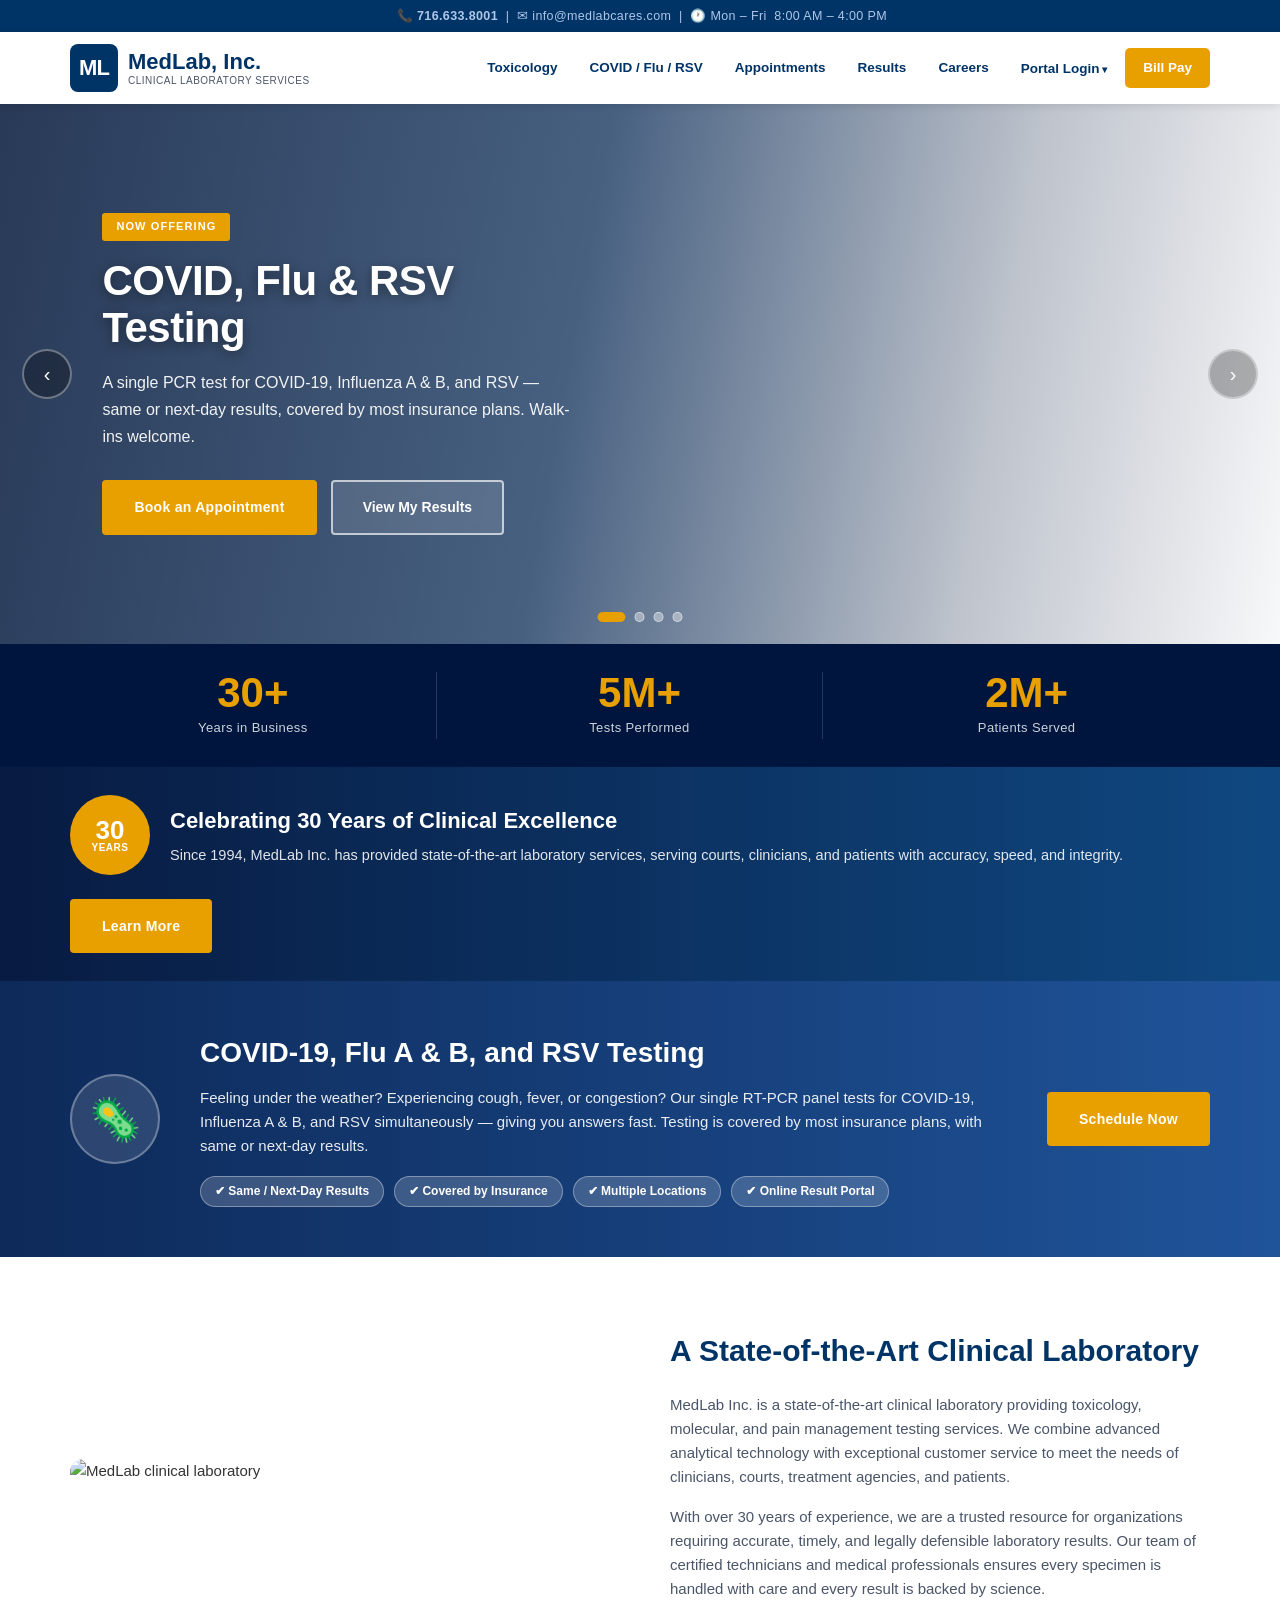
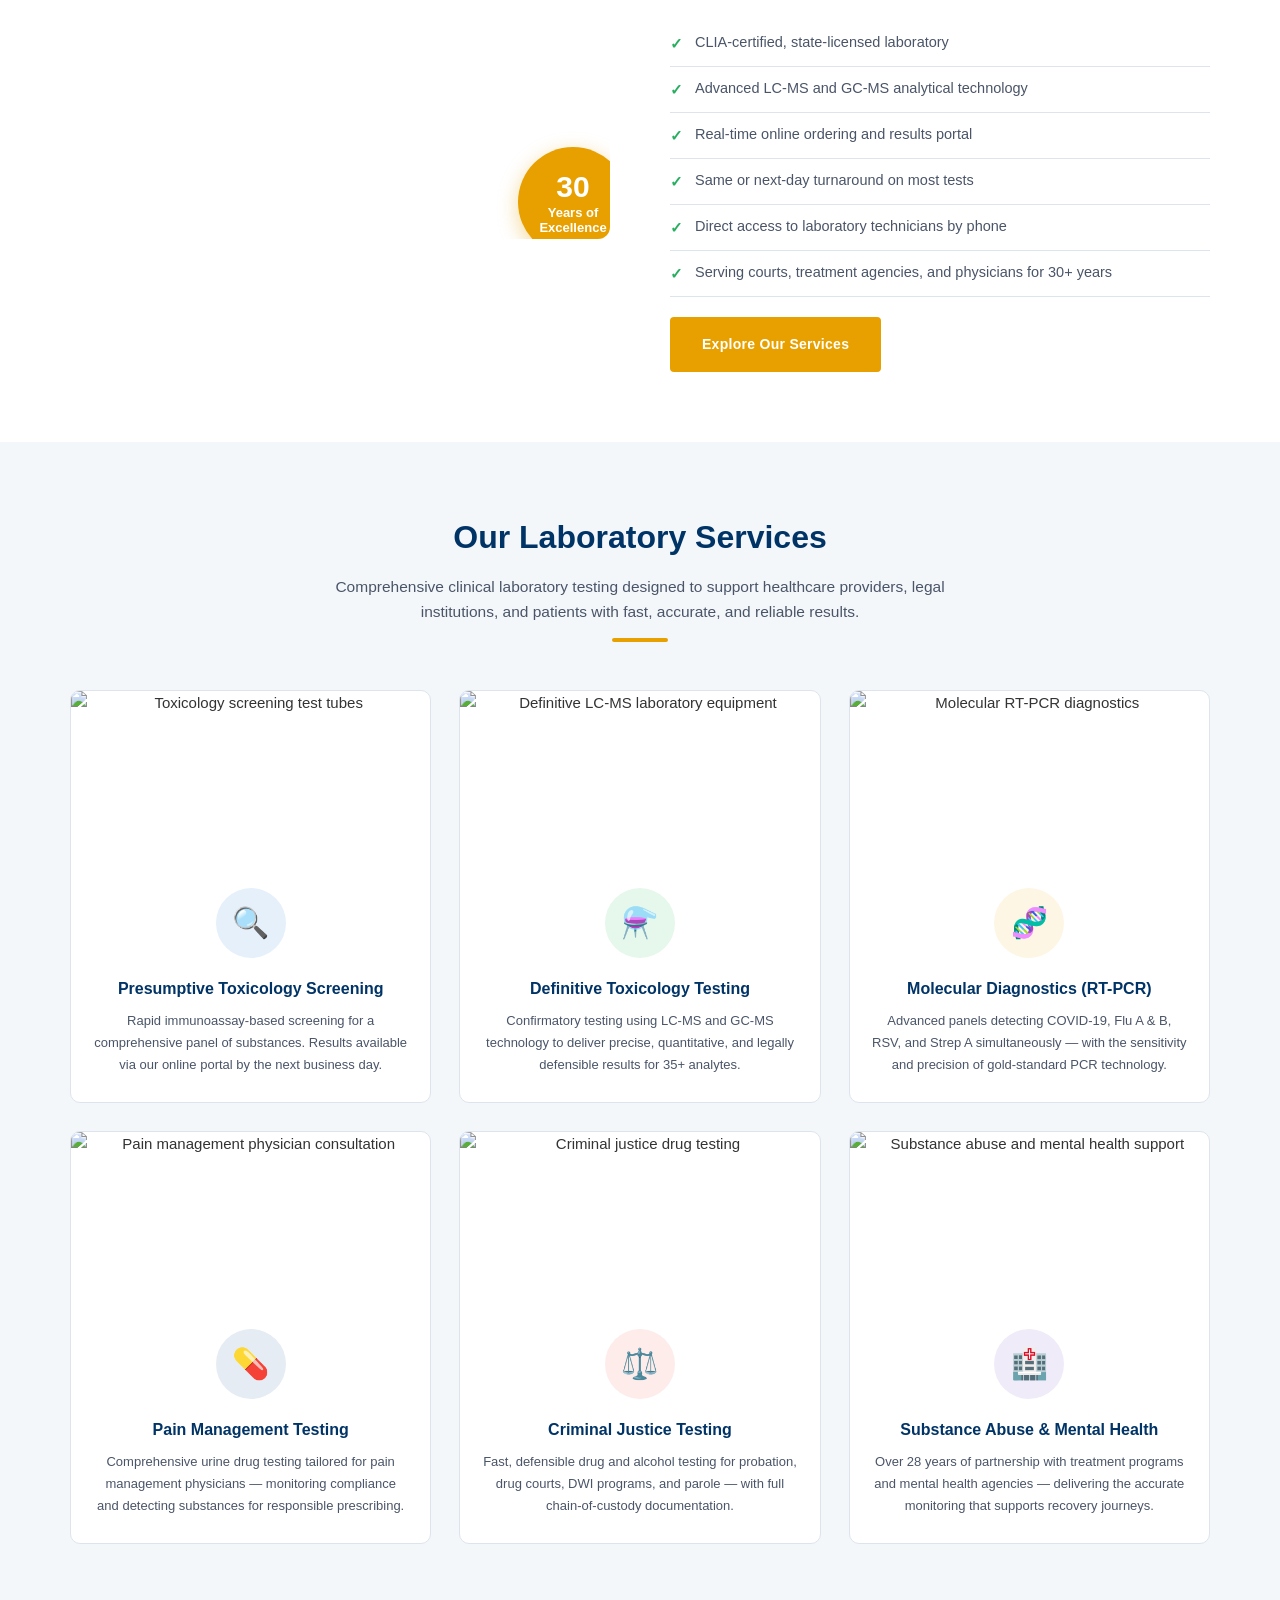
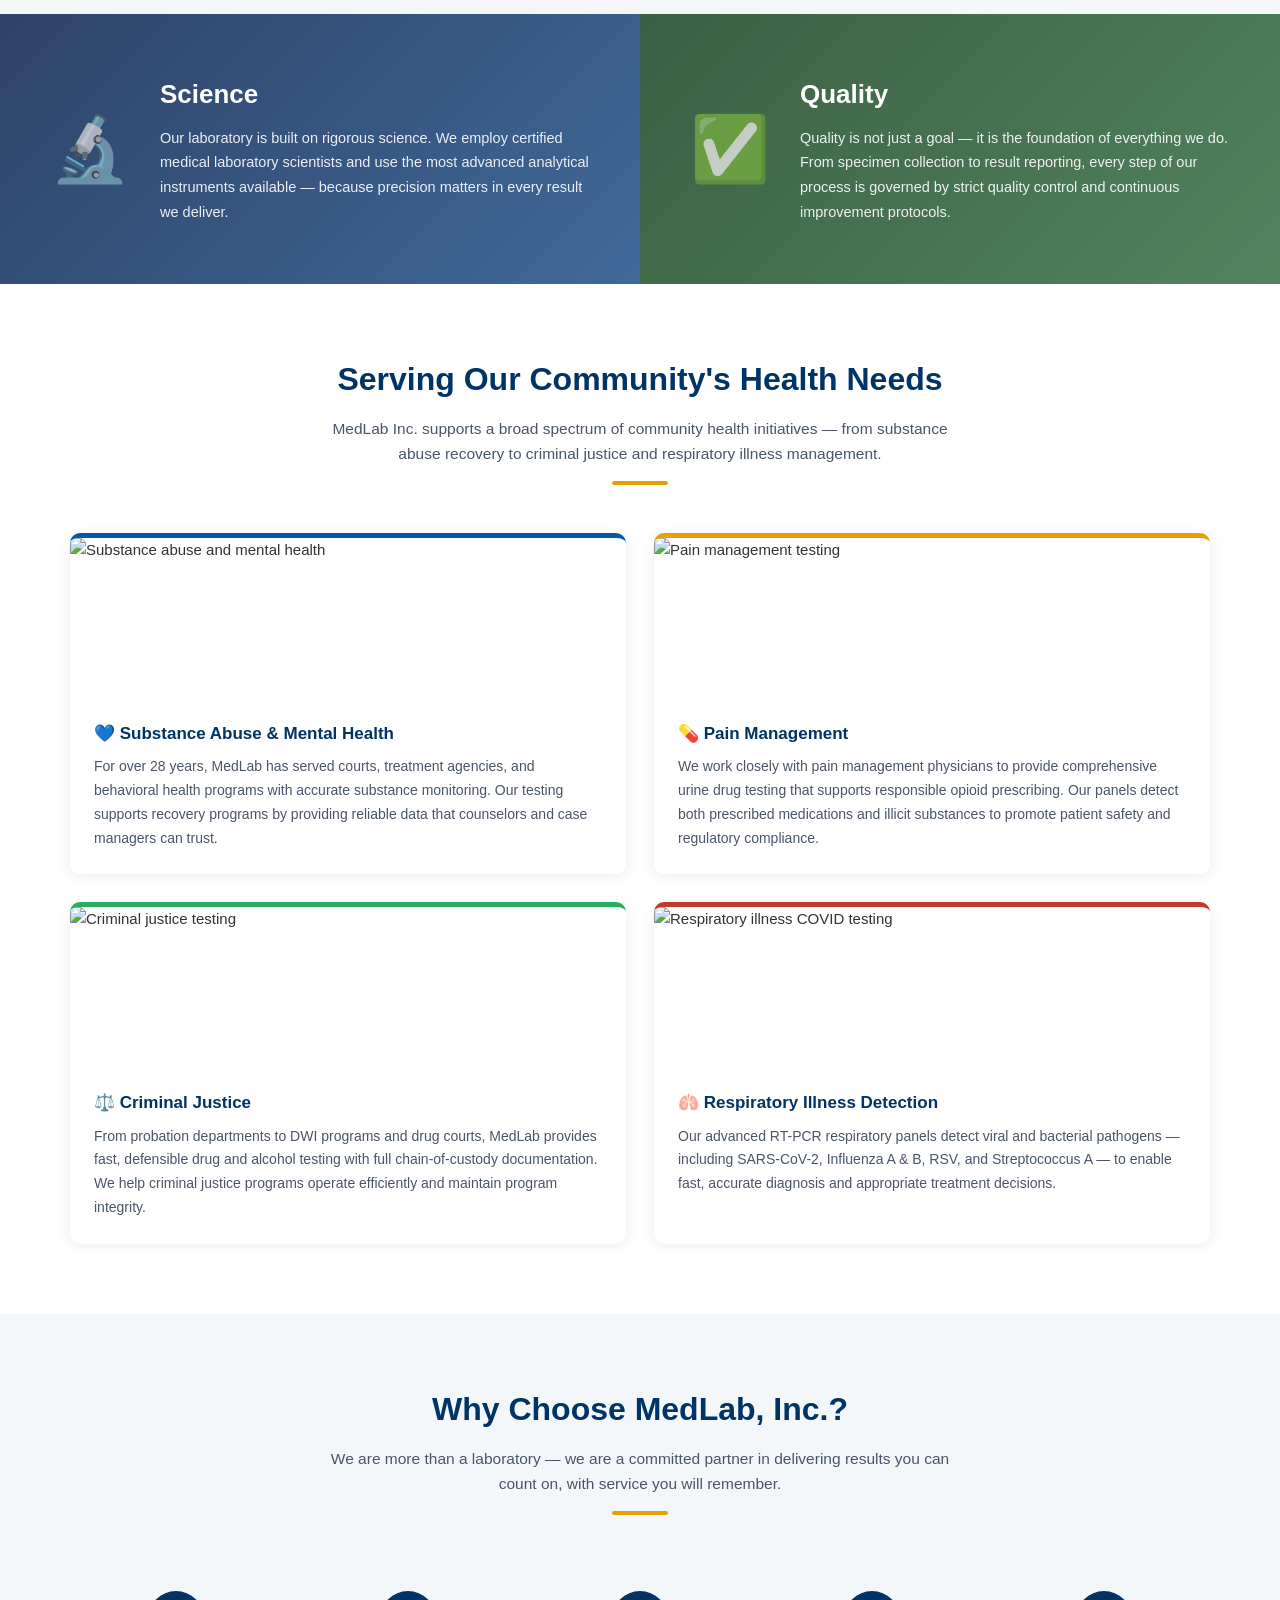
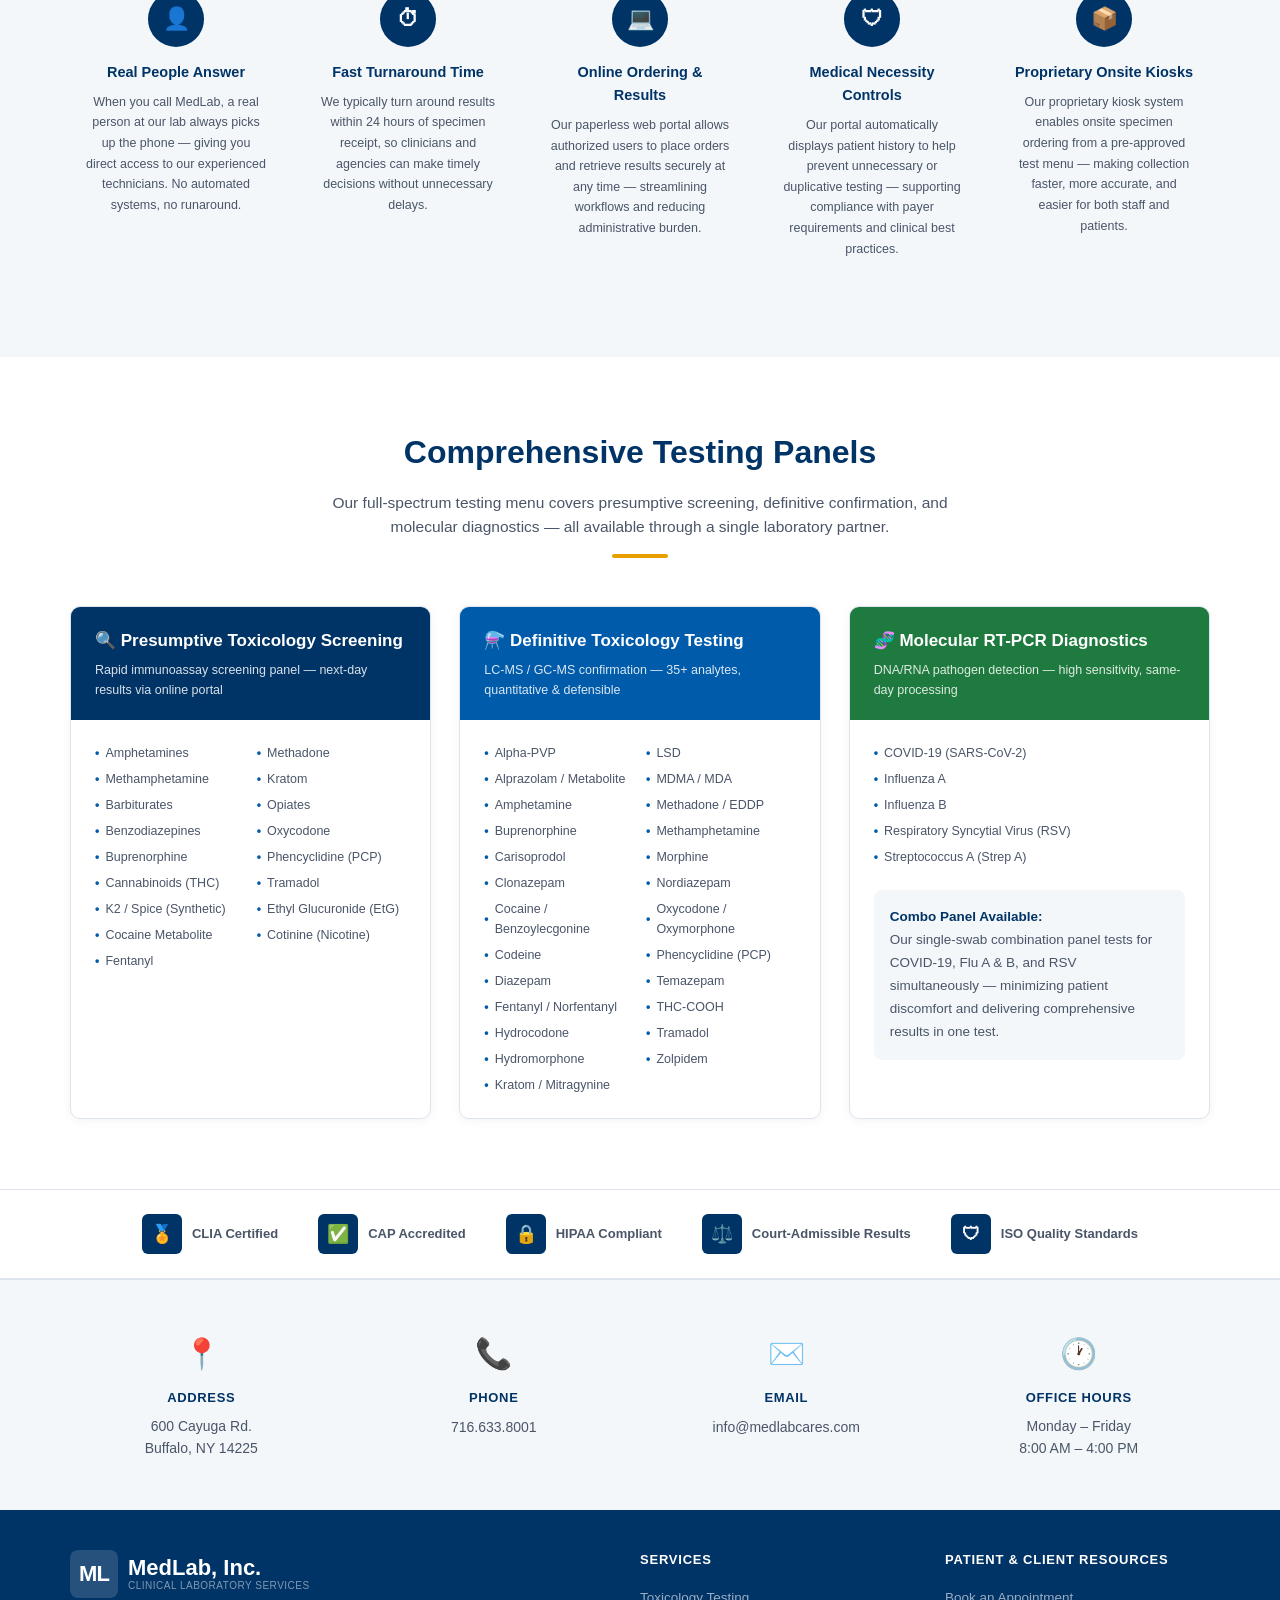
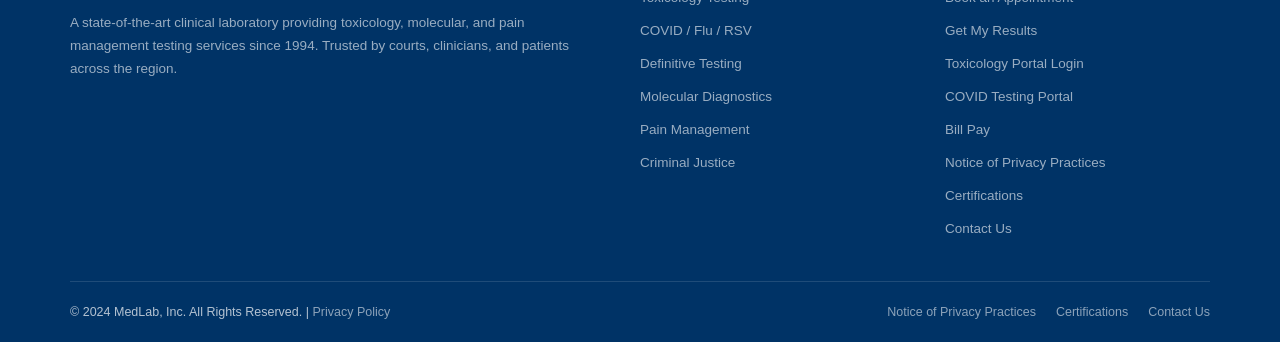
==== index.html @ 940ebac8 "first commi3" ====
<!DOCTYPE html>
<html lang="en">
<head>
  <meta charset="UTF-8" />
  <meta name="viewport" content="width=device-width, initial-scale=1.0" />
  <title>MedLab Inc. — Clinical Laboratory Services | Toxicology &amp; Molecular Testing</title>
  <meta name="description" content="State-of-the-art clinical laboratory providing toxicology, molecular, and pain management testing services. Same or next-day results covered by insurance." />
  <link rel="stylesheet" href="css/style.css" />
</head>
<body>

<!-- ===== TOP BAR ===== -->
<div class="top-bar">
  &nbsp;📞 <strong>716.633.8001</strong> &nbsp;|&nbsp;
  ✉ <a href="mailto:info@medlabcares.com">info@medlabcares.com</a> &nbsp;|&nbsp;
  🕐 Mon – Fri &nbsp;8:00 AM – 4:00 PM
</div>

<!-- ===== HEADER ===== -->
<header>
  <div class="nav-wrapper">

    <!-- Logo -->
    <a href="index.html" class="logo">
      <div class="logo-icon">ML</div>
      <div class="logo-text">
        <div class="brand">MedLab, Inc.</div>
        <div class="tagline">Clinical Laboratory Services</div>
      </div>
    </a>

    <!-- Desktop Nav -->
    <nav>
      <a href="toxicology.html">Toxicology</a>
      <a href="covid.html">COVID / Flu / RSV</a>
      <a href="appointments.html">Appointments</a>
      <a href="results.html">Results</a>
      <a href="careers.html">Careers</a>
      <div class="dropdown">
        <a href="#">Portal Login</a>
        <div class="dropdown-menu">
          <a href="#">Toxicology Customer Login</a>
          <a href="#">COVID Testing Login</a>
        </div>
      </div>
      <a href="bill-pay.html" class="nav-bill-pay">Bill Pay</a>
    </nav>

    <!-- Hamburger -->
    <div class="hamburger" aria-label="Open menu" role="button" tabindex="0">
      <span></span><span></span><span></span>
    </div>

  </div>

  <!-- Mobile Nav -->
  <nav class="mobile-nav">
    <a href="toxicology.html">Toxicology</a>
    <a href="covid.html">COVID / Flu / RSV</a>
    <a href="appointments.html">Appointments</a>
    <a href="results.html">Results</a>
    <a href="careers.html">Careers</a>
    <a href="#">Toxicology Customer Login</a>
    <a href="#">COVID Testing Login</a>
    <a href="bill-pay.html">Bill Pay</a>
  </nav>
</header>


<!-- ===== HERO SLIDER ===== -->
<section class="hero">

  <!-- Slide 1 — COVID/Flu/RSV (banner-sickboy.jpg) -->
  <div class="hero-slide slide-1 active">
    <div class="hero-bg"></div>
    <div class="hero-content">
      <span class="hero-tag">Now Offering</span>
      <h1>COVID, Flu &amp; RSV<br>Testing</h1>
      <p>A single PCR test for COVID-19, Influenza A &amp; B, and RSV — same or next-day results, covered by most insurance plans. Walk-ins welcome.</p>
      <div class="hero-buttons">
        <a href="appointments.html" class="btn-primary">Book an Appointment</a>
        <a href="results.html" class="btn-secondary">View My Results</a>
      </div>
    </div>
  </div>

  <!-- Slide 2 — 30th Anniversary (30yranniversary.png) -->
  <div class="hero-slide slide-2">
    <div class="hero-bg"></div>
    <div class="hero-content">
      <span class="hero-tag">30-Year Milestone</span>
      <h1>Celebrating 30 Years<br>of Clinical Excellence</h1>
      <p>Since 1994, MedLab Inc. has been the region's trusted laboratory partner — serving courts, clinicians, treatment agencies, and patients with accuracy and integrity.</p>
      <div class="hero-buttons">
        <a href="index.html#about" class="btn-primary">Our Story</a>
        <a href="index.html#services" class="btn-secondary">Our Services</a>
      </div>
    </div>
  </div>

  <!-- Slide 3 — Science (banner3.jpg) -->
  <div class="hero-slide slide-3">
    <div class="hero-bg"></div>
    <div class="hero-content">
      <span class="hero-tag">Proven Technology</span>
      <h1>Science You Can<br>Count On</h1>
      <p>Our laboratory uses advanced LC-MS and GC-MS analytical technology, certified by CLIA and accredited by CAP — delivering precise, legally defensible results every time.</p>
      <div class="hero-buttons">
        <a href="toxicology.html" class="btn-primary">Toxicology Services</a>
        <a href="certifications.html" class="btn-secondary">Our Certifications</a>
      </div>
    </div>
  </div>

  <!-- Slide 4 — Quality (banner2.jpg) -->
  <div class="hero-slide slide-4">
    <div class="hero-bg"></div>
    <div class="hero-content">
      <span class="hero-tag">Our Standard</span>
      <h1>Quality in Every<br>Result We Deliver</h1>
      <p>From specimen receipt to result reporting, every step of our laboratory process is governed by rigorous quality control — because your health decisions depend on it.</p>
      <div class="hero-buttons">
        <a href="index.html#community" class="btn-primary">Who We Serve</a>
        <a href="contact.html" class="btn-secondary">Contact Us</a>
      </div>
    </div>
  </div>

  <!-- Prev / Next Arrows -->
  <button class="hero-arrow prev" aria-label="Previous slide">&#8249;</button>
  <button class="hero-arrow next" aria-label="Next slide">&#8250;</button>

  <!-- Dot Indicators -->
  <div class="hero-indicators">
    <span class="active"></span>
    <span></span>
    <span></span>
    <span></span>
  </div>
</section>


<!-- ===== STATS BAR ===== -->
<div class="stats-bar" style="background-image: linear-gradient(rgba(0,20,60,0.96), rgba(0,20,60,0.96)), url('https://images.unsplash.com/photo-1628595351029-c2bf17511435?auto=format&fit=crop&w=1400&q=80'); background-size: cover; background-position: center;">
  <div class="container">
    <div class="stat-item">
      <span class="stat-number" data-target="30" data-suffix="+">30+</span>
      <div class="stat-label">Years in Business</div>
    </div>
    <div class="stat-item">
      <span class="stat-number" data-target="5" data-suffix="M+">5M+</span>
      <div class="stat-label">Tests Performed</div>
    </div>
    <div class="stat-item">
      <span class="stat-number" data-target="2" data-suffix="M+">2M+</span>
      <div class="stat-label">Patients Served</div>
    </div>
  </div>
</div>


<!-- ===== 30th ANNIVERSARY ANNOUNCEMENT ===== -->
<div class="announcement" style="background-image: linear-gradient(90deg, rgba(0,20,60,0.97) 0%, rgba(0,60,120,0.94) 100%), url('https://images.unsplash.com/photo-1656331797721-b593b8f00297?auto=format&fit=crop&w=1400&q=80'); background-size: cover; background-position: center;">
  <div class="container">
    <div style="display:flex; align-items:center; gap:20px; flex-wrap:wrap;">
      <div class="ann-badge">
        <span class="big">30</span>
        <small>YEARS</small>
      </div>
      <div class="ann-text">
        <h3>Celebrating 30 Years of Clinical Excellence</h3>
        <p>Since 1994, MedLab Inc. has provided state-of-the-art laboratory services, serving courts, clinicians, and patients with accuracy, speed, and integrity.</p>
      </div>
    </div>
    <a href="index.html#about" class="btn-primary">Learn More</a>
  </div>
</div>


<!-- ===== COVID / FLU / RSV BANNER ===== -->
<div class="covid-banner" style="background-image: linear-gradient(90deg, rgba(0,30,80,0.95) 0%, rgba(0,60,140,0.88) 100%), url('https://images.unsplash.com/photo-1601055283742-8b27e81b5553?auto=format&fit=crop&w=1400&q=80'); background-size: cover; background-position: center;">
  <div class="container">
    <div class="covid-icon-box">🦠</div>
    <div class="covid-text">
      <h2>COVID-19, Flu A &amp; B, and RSV Testing</h2>
      <p>
        Feeling under the weather? Experiencing cough, fever, or congestion? Our single RT-PCR panel
        tests for COVID-19, Influenza A &amp; B, and RSV simultaneously — giving you answers fast.
        Testing is covered by most insurance plans, with same or next-day results.
      </p>
      <div class="covid-chips">
        <span class="chip">✔ Same / Next-Day Results</span>
        <span class="chip">✔ Covered by Insurance</span>
        <span class="chip">✔ Multiple Locations</span>
        <span class="chip">✔ Online Result Portal</span>
      </div>
    </div>
    <div style="flex-shrink:0;">
      <a href="appointments.html" class="btn-primary">Schedule Now</a>
    </div>
  </div>
</div>


<!-- ===== ABOUT SECTION ===== -->
<section class="section" id="about">
  <div class="container">
    <div class="about-grid">

      <div class="about-image-block">
        <div class="about-img-placeholder">
          <img
            src="https://images.unsplash.com/photo-1614935151651-0bea6508db6b?auto=format&fit=crop&w=700&q=80"
            alt="MedLab clinical laboratory"
          />
        </div>
        <div class="about-badge">
          <span class="big">30</span>
          <span>Years of<br>Excellence</span>
        </div>
      </div>

      <div class="about-content">
        <h2>A State-of-the-Art Clinical Laboratory</h2>
        <p>
          MedLab Inc. is a state-of-the-art clinical laboratory providing toxicology, molecular, and pain management
          testing services. We combine advanced analytical technology with exceptional customer service to meet the
          needs of clinicians, courts, treatment agencies, and patients.
        </p>
        <p>
          With over 30 years of experience, we are a trusted resource for organizations requiring accurate, timely,
          and legally defensible laboratory results. Our team of certified technicians and medical professionals
          ensures every specimen is handled with care and every result is backed by science.
        </p>
        <ul class="about-bullets">
          <li>CLIA-certified, state-licensed laboratory</li>
          <li>Advanced LC-MS and GC-MS analytical technology</li>
          <li>Real-time online ordering and results portal</li>
          <li>Same or next-day turnaround on most tests</li>
          <li>Direct access to laboratory technicians by phone</li>
          <li>Serving courts, treatment agencies, and physicians for 30+ years</li>
        </ul>
        <a href="index.html#services" class="btn-primary">Explore Our Services</a>
      </div>

    </div>
  </div>
</section>


<!-- ===== SERVICES SECTION ===== -->
<section class="section section-alt" id="services">
  <div class="container">
    <div class="section-header">
      <h2>Our Laboratory Services</h2>
      <p>Comprehensive clinical laboratory testing designed to support healthcare providers, legal institutions, and patients with fast, accurate, and reliable results.</p>
      <div class="underline"></div>
    </div>
    <div class="services-grid">

      <div class="service-card">
        <div class="service-card-img">
          <img src="https://images.unsplash.com/photo-1606206591513-adbfbdd7a177?auto=format&fit=crop&w=600&q=80" alt="Toxicology screening test tubes" />
        </div>
        <div class="service-card-body">
          <div class="service-icon icon-blue">🔍</div>
          <h3>Presumptive Toxicology Screening</h3>
          <p>Rapid immunoassay-based screening for a comprehensive panel of substances. Results available via our online portal by the next business day.</p>
        </div>
      </div>

      <div class="service-card">
        <div class="service-card-img">
          <img src="https://images.unsplash.com/photo-1602052577122-f73b9710adba?auto=format&fit=crop&w=600&q=80" alt="Definitive LC-MS laboratory equipment" />
        </div>
        <div class="service-card-body">
          <div class="service-icon icon-green">⚗️</div>
          <h3>Definitive Toxicology Testing</h3>
          <p>Confirmatory testing using LC-MS and GC-MS technology to deliver precise, quantitative, and legally defensible results for 35+ analytes.</p>
        </div>
      </div>

      <div class="service-card">
        <div class="service-card-img">
          <img src="https://images.unsplash.com/photo-1639772823849-6efbd173043c?auto=format&fit=crop&w=600&q=80" alt="Molecular RT-PCR diagnostics" />
        </div>
        <div class="service-card-body">
          <div class="service-icon icon-orange">🧬</div>
          <h3>Molecular Diagnostics (RT-PCR)</h3>
          <p>Advanced panels detecting COVID-19, Flu A &amp; B, RSV, and Strep A simultaneously — with the sensitivity and precision of gold-standard PCR technology.</p>
        </div>
      </div>

      <div class="service-card">
        <div class="service-card-img">
          <img src="https://images.unsplash.com/photo-1579684385127-1ef15d508118?auto=format&fit=crop&w=600&q=80" alt="Pain management physician consultation" />
        </div>
        <div class="service-card-body">
          <div class="service-icon icon-navy">💊</div>
          <h3>Pain Management Testing</h3>
          <p>Comprehensive urine drug testing tailored for pain management physicians — monitoring compliance and detecting substances for responsible prescribing.</p>
        </div>
      </div>

      <div class="service-card">
        <div class="service-card-img">
          <img src="https://images.unsplash.com/photo-1615461066159-fea0960485d5?auto=format&fit=crop&w=600&q=80" alt="Criminal justice drug testing" />
        </div>
        <div class="service-card-body">
          <div class="service-icon icon-red">⚖️</div>
          <h3>Criminal Justice Testing</h3>
          <p>Fast, defensible drug and alcohol testing for probation, drug courts, DWI programs, and parole — with full chain-of-custody documentation.</p>
        </div>
      </div>

      <div class="service-card">
        <div class="service-card-img">
          <img src="https://images.unsplash.com/photo-1576091160550-2173dba999ef?auto=format&fit=crop&w=600&q=80" alt="Substance abuse and mental health support" />
        </div>
        <div class="service-card-body">
          <div class="service-icon icon-purple">🏥</div>
          <h3>Substance Abuse &amp; Mental Health</h3>
          <p>Over 28 years of partnership with treatment programs and mental health agencies — delivering the accurate monitoring that supports recovery journeys.</p>
        </div>
      </div>

    </div>
  </div>
</section>


<!-- ===== SCIENCE / QUALITY DUAL BANNERS ===== -->
<div class="dual-banners">
  <div class="dual-banner science">
    <div class="dual-banner-icon">🔬</div>
    <div class="dual-banner-text">
      <h3>Science</h3>
      <p>Our laboratory is built on rigorous science. We employ certified medical laboratory scientists and use the most advanced analytical instruments available — because precision matters in every result we deliver.</p>
    </div>
  </div>
  <div class="dual-banner quality">
    <div class="dual-banner-icon">✅</div>
    <div class="dual-banner-text">
      <h3>Quality</h3>
      <p>Quality is not just a goal — it is the foundation of everything we do. From specimen collection to result reporting, every step of our process is governed by strict quality control and continuous improvement protocols.</p>
    </div>
  </div>
</div>


<!-- ===== COMMUNITY HEALTH SECTION ===== -->
<section class="section" id="community">
  <div class="container">
    <div class="section-header">
      <h2>Serving Our Community's Health Needs</h2>
      <p>MedLab Inc. supports a broad spectrum of community health initiatives — from substance abuse recovery to criminal justice and respiratory illness management.</p>
      <div class="underline"></div>
    </div>
    <div class="community-grid">

      <div class="community-card">
        <div class="community-card-img">
          <img src="https://images.unsplash.com/photo-1550831106-f8d5b6f1abe9?auto=format&fit=crop&w=700&q=80" alt="Substance abuse and mental health" />
        </div>
        <div class="community-card-body">
          <h3>💙 Substance Abuse &amp; Mental Health</h3>
          <p>For over 28 years, MedLab has served courts, treatment agencies, and behavioral health programs with accurate substance monitoring. Our testing supports recovery programs by providing reliable data that counselors and case managers can trust.</p>
        </div>
      </div>

      <div class="community-card accent-border">
        <div class="community-card-img">
          <img src="https://images.unsplash.com/photo-1582560475093-ba66accbc424?auto=format&fit=crop&w=700&q=80" alt="Pain management testing" />
        </div>
        <div class="community-card-body">
          <h3>💊 Pain Management</h3>
          <p>We work closely with pain management physicians to provide comprehensive urine drug testing that supports responsible opioid prescribing. Our panels detect both prescribed medications and illicit substances to promote patient safety and regulatory compliance.</p>
        </div>
      </div>

      <div class="community-card green-border">
        <div class="community-card-img">
          <img src="https://images.unsplash.com/photo-1532938911079-1b06ac7ceec7?auto=format&fit=crop&w=700&q=80" alt="Criminal justice testing" />
        </div>
        <div class="community-card-body">
          <h3>⚖️ Criminal Justice</h3>
          <p>From probation departments to DWI programs and drug courts, MedLab provides fast, defensible drug and alcohol testing with full chain-of-custody documentation. We help criminal justice programs operate efficiently and maintain program integrity.</p>
        </div>
      </div>

      <div class="community-card red-border">
        <div class="community-card-img">
          <img src="https://images.unsplash.com/photo-1599493758267-c6c884c7071f?auto=format&fit=crop&w=700&q=80" alt="Respiratory illness COVID testing" />
        </div>
        <div class="community-card-body">
          <h3>🫁 Respiratory Illness Detection</h3>
          <p>Our advanced RT-PCR respiratory panels detect viral and bacterial pathogens — including SARS-CoV-2, Influenza A &amp; B, RSV, and Streptococcus A — to enable fast, accurate diagnosis and appropriate treatment decisions.</p>
        </div>
      </div>

    </div>
  </div>
</section>


<!-- ===== WHY CHOOSE US FEATURES ===== -->
<section class="section section-alt">
  <div class="container">
    <div class="section-header">
      <h2>Why Choose MedLab, Inc.?</h2>
      <p>We are more than a laboratory — we are a committed partner in delivering results you can count on, with service you will remember.</p>
      <div class="underline"></div>
    </div>
    <div class="features-grid">

      <div class="feature-item">
        <div class="feature-num">👤</div>
        <h4>Real People Answer</h4>
        <p>When you call MedLab, a real person at our lab always picks up the phone — giving you direct access to our experienced technicians. No automated systems, no runaround.</p>
      </div>

      <div class="feature-item">
        <div class="feature-num">⏱</div>
        <h4>Fast Turnaround Time</h4>
        <p>We typically turn around results within 24 hours of specimen receipt, so clinicians and agencies can make timely decisions without unnecessary delays.</p>
      </div>

      <div class="feature-item">
        <div class="feature-num">💻</div>
        <h4>Online Ordering &amp; Results</h4>
        <p>Our paperless web portal allows authorized users to place orders and retrieve results securely at any time — streamlining workflows and reducing administrative burden.</p>
      </div>

      <div class="feature-item">
        <div class="feature-num">🛡</div>
        <h4>Medical Necessity Controls</h4>
        <p>Our portal automatically displays patient history to help prevent unnecessary or duplicative testing — supporting compliance with payer requirements and clinical best practices.</p>
      </div>

      <div class="feature-item">
        <div class="feature-num">📦</div>
        <h4>Proprietary Onsite Kiosks</h4>
        <p>Our proprietary kiosk system enables onsite specimen ordering from a pre-approved test menu — making collection faster, more accurate, and easier for both staff and patients.</p>
      </div>

    </div>
  </div>
</section>


<!-- ===== TESTING PANELS ===== -->
<section class="section" id="testing">
  <div class="container">
    <div class="section-header">
      <h2>Comprehensive Testing Panels</h2>
      <p>Our full-spectrum testing menu covers presumptive screening, definitive confirmation, and molecular diagnostics — all available through a single laboratory partner.</p>
      <div class="underline"></div>
    </div>
    <div class="testing-grid">

      <!-- Presumptive -->
      <div class="test-panel">
        <div class="test-panel-header">
          <h3>🔍 Presumptive Toxicology Screening</h3>
          <p>Rapid immunoassay screening panel — next-day results via online portal</p>
        </div>
        <div class="test-panel-body">
          <ul class="substance-list">
            <li>Amphetamines</li>
            <li>Methamphetamine</li>
            <li>Barbiturates</li>
            <li>Benzodiazepines</li>
            <li>Buprenorphine</li>
            <li>Cannabinoids (THC)</li>
            <li>K2 / Spice (Synthetic)</li>
            <li>Cocaine Metabolite</li>
            <li>Fentanyl</li>
            <li>Methadone</li>
            <li>Kratom</li>
            <li>Opiates</li>
            <li>Oxycodone</li>
            <li>Phencyclidine (PCP)</li>
            <li>Tramadol</li>
            <li>Ethyl Glucuronide (EtG)</li>
            <li>Cotinine (Nicotine)</li>
          </ul>
        </div>
      </div>

      <!-- Definitive -->
      <div class="test-panel">
        <div class="test-panel-header blue-header">
          <h3>⚗️ Definitive Toxicology Testing</h3>
          <p>LC-MS / GC-MS confirmation — 35+ analytes, quantitative &amp; defensible</p>
        </div>
        <div class="test-panel-body">
          <ul class="substance-list">
            <li>Alpha-PVP</li>
            <li>Alprazolam / Metabolite</li>
            <li>Amphetamine</li>
            <li>Buprenorphine</li>
            <li>Carisoprodol</li>
            <li>Clonazepam</li>
            <li>Cocaine / Benzoylecgonine</li>
            <li>Codeine</li>
            <li>Diazepam</li>
            <li>Fentanyl / Norfentanyl</li>
            <li>Hydrocodone</li>
            <li>Hydromorphone</li>
            <li>Kratom / Mitragynine</li>
            <li>LSD</li>
            <li>MDMA / MDA</li>
            <li>Methadone / EDDP</li>
            <li>Methamphetamine</li>
            <li>Morphine</li>
            <li>Nordiazepam</li>
            <li>Oxycodone / Oxymorphone</li>
            <li>Phencyclidine (PCP)</li>
            <li>Temazepam</li>
            <li>THC-COOH</li>
            <li>Tramadol</li>
            <li>Zolpidem</li>
          </ul>
        </div>
      </div>

      <!-- Molecular -->
      <div class="test-panel">
        <div class="test-panel-header green-header">
          <h3>🧬 Molecular RT-PCR Diagnostics</h3>
          <p>DNA/RNA pathogen detection — high sensitivity, same-day processing</p>
        </div>
        <div class="test-panel-body">
          <ul class="substance-list" style="columns:1;">
            <li>COVID-19 (SARS-CoV-2)</li>
            <li>Influenza A</li>
            <li>Influenza B</li>
            <li>Respiratory Syncytial Virus (RSV)</li>
            <li>Streptococcus A (Strep A)</li>
          </ul>
          <div style="margin-top: 20px; padding: 16px; background: #f4f7fa; border-radius: 8px; font-size: 13.5px; color: #4a5568; line-height: 1.7;">
            <strong style="color: #003366;">Combo Panel Available:</strong><br>
            Our single-swab combination panel tests for COVID-19, Flu A &amp; B, and RSV simultaneously — minimizing patient discomfort and delivering comprehensive results in one test.
          </div>
        </div>
      </div>

    </div>
  </div>
</section>


<!-- ===== CERTIFICATIONS BAR ===== -->
<div class="cert-bar">
  <div class="container">
    <div class="cert-badge">
      <div class="badge-icon">🏅</div>
      <span>CLIA Certified</span>
    </div>
    <div class="cert-badge">
      <div class="badge-icon">✅</div>
      <span>CAP Accredited</span>
    </div>
    <div class="cert-badge">
      <div class="badge-icon">🔒</div>
      <span>HIPAA Compliant</span>
    </div>
    <div class="cert-badge">
      <div class="badge-icon">⚖️</div>
      <span>Court-Admissible Results</span>
    </div>
    <div class="cert-badge">
      <div class="badge-icon">🛡</div>
      <span>ISO Quality Standards</span>
    </div>
  </div>
</div>


<!-- ===== CONTACT STRIP ===== -->
<div class="contact-strip" id="contact">
  <div class="container">
    <div class="contact-item">
      <span class="icon">📍</span>
      <h4>Address</h4>
      <p>600 Cayuga Rd.<br>Buffalo, NY 14225</p>
    </div>
    <div class="contact-item">
      <span class="icon">📞</span>
      <h4>Phone</h4>
      <a href="tel:7166338001">716.633.8001</a>
    </div>
    <div class="contact-item">
      <span class="icon">✉️</span>
      <h4>Email</h4>
      <a href="mailto:info@medlabcares.com">info@medlabcares.com</a>
    </div>
    <div class="contact-item">
      <span class="icon">🕐</span>
      <h4>Office Hours</h4>
      <p>Monday – Friday<br>8:00 AM – 4:00 PM</p>
    </div>
  </div>
</div>


<!-- ===== FOOTER ===== -->
<footer>
  <div class="container">
    <div class="footer-top">

      <div class="footer-brand">
        <div class="logo">
          <div class="logo-icon">ML</div>
          <div class="logo-text">
            <div class="brand">MedLab, Inc.</div>
            <div class="tagline">Clinical Laboratory Services</div>
          </div>
        </div>
        <p>A state-of-the-art clinical laboratory providing toxicology, molecular, and pain management testing services since 1994. Trusted by courts, clinicians, and patients across the region.</p>
      </div>

      <div class="footer-col">
        <h4>Services</h4>
        <ul>
          <li><a href="toxicology.html">Toxicology Testing</a></li>
          <li><a href="covid.html">COVID / Flu / RSV</a></li>
          <li><a href="toxicology.html#definitive">Definitive Testing</a></li>
          <li><a href="toxicology.html#molecular">Molecular Diagnostics</a></li>
          <li><a href="index.html#community">Pain Management</a></li>
          <li><a href="index.html#community">Criminal Justice</a></li>
        </ul>
      </div>

      <div class="footer-col">
        <h4>Patient &amp; Client Resources</h4>
        <ul>
          <li><a href="appointments.html">Book an Appointment</a></li>
          <li><a href="results.html">Get My Results</a></li>
          <li><a href="#">Toxicology Portal Login</a></li>
          <li><a href="#">COVID Testing Portal</a></li>
          <li><a href="bill-pay.html">Bill Pay</a></li>
          <li><a href="privacy.html">Notice of Privacy Practices</a></li>
          <li><a href="certifications.html">Certifications</a></li>
          <li><a href="contact.html">Contact Us</a></li>
        </ul>
      </div>

    </div>
    <div class="footer-bottom">
      <p>&copy; 2024 MedLab, Inc. All Rights Reserved. | <a href="privacy.html" style="color:rgba(255,255,255,0.55);">Privacy Policy</a></p>
      <div class="footer-bottom-links">
        <a href="privacy.html">Notice of Privacy Practices</a>
        <a href="certifications.html">Certifications</a>
        <a href="contact.html">Contact Us</a>
      </div>
    </div>
  </div>
</footer>

<script src="js/main.js"></script>
</body>
</html>
---- css/style.css ----
/* ===== RESET & BASE ===== */
*, *::before, *::after { box-sizing: border-box; margin: 0; padding: 0; }

body {
  font-family: 'Segoe UI', Arial, sans-serif;
  color: #333;
  background: #fff;
  font-size: 15px;
  line-height: 1.6;
}

a { text-decoration: none; color: inherit; }
ul { list-style: none; }
img { max-width: 100%; display: block; }

/* ===== VARIABLES ===== */
:root {
  --navy: #003366;
  --blue: #005baa;
  --light-blue: #0077cc;
  --accent: #e8a000;
  --accent-hover: #c98900;
  --gray-bg: #f4f7fa;
  --gray-mid: #dde4ed;
  --text-dark: #1a2740;
  --text-mid: #4a5568;
  --white: #ffffff;
  --red: #c0392b;
  --green: #27ae60;
}

/* ===== TOP BAR ===== */
.top-bar {
  background: var(--navy);
  color: #afc6e9;
  font-size: 12.5px;
  padding: 6px 0;
  text-align: center;
  letter-spacing: 0.03em;
}
.top-bar a { color: #afc6e9; }
.top-bar a:hover { color: #fff; }

/* ===== HEADER / NAV ===== */
header {
  background: #fff;
  box-shadow: 0 2px 8px rgba(0,0,0,0.1);
  position: sticky;
  top: 0;
  z-index: 1000;
}

.nav-wrapper {
  max-width: 1180px;
  margin: 0 auto;
  display: flex;
  align-items: center;
  justify-content: space-between;
  padding: 0 20px;
  height: 72px;
}

.logo {
  display: flex;
  align-items: center;
  gap: 10px;
}
.logo-icon {
  width: 48px;
  height: 48px;
  background: var(--navy);
  border-radius: 8px;
  display: flex;
  align-items: center;
  justify-content: center;
  color: #fff;
  font-size: 22px;
  font-weight: 900;
  letter-spacing: -1px;
}
.logo-text { line-height: 1.1; }
.logo-text .brand { font-size: 22px; font-weight: 800; color: var(--navy); }
.logo-text .tagline { font-size: 10px; color: var(--text-mid); letter-spacing: 0.05em; text-transform: uppercase; }

nav { display: flex; align-items: center; gap: 4px; }

nav a, .dropdown > a {
  color: var(--navy);
  font-weight: 600;
  font-size: 13.5px;
  padding: 8px 14px;
  border-radius: 4px;
  transition: background 0.2s, color 0.2s;
  white-space: nowrap;
}
nav a:hover { background: var(--gray-bg); color: var(--light-blue); }

.dropdown { position: relative; }
.dropdown > a::after { content: ' ▾'; font-size: 10px; }
.dropdown-menu {
  display: none;
  position: absolute;
  top: calc(100% + 6px);
  left: 0;
  background: #fff;
  border: 1px solid var(--gray-mid);
  border-radius: 6px;
  box-shadow: 0 8px 24px rgba(0,0,0,0.12);
  min-width: 210px;
  z-index: 200;
  overflow: hidden;
}
.dropdown:hover .dropdown-menu { display: block; }
.dropdown-menu a {
  display: block;
  padding: 11px 18px;
  font-size: 13px;
  font-weight: 500;
  color: var(--text-dark);
  border-bottom: 1px solid #f0f4f8;
  transition: background 0.15s;
}
.dropdown-menu a:last-child { border-bottom: none; }
.dropdown-menu a:hover { background: var(--gray-bg); color: var(--light-blue); }

.nav-bill-pay {
  background: var(--accent);
  color: #fff !important;
  font-weight: 700 !important;
  padding: 9px 18px !important;
  border-radius: 5px !important;
}
.nav-bill-pay:hover { background: var(--accent-hover) !important; color: #fff !important; }

.hamburger { display: none; cursor: pointer; flex-direction: column; gap: 5px; }
.hamburger span { width: 26px; height: 3px; background: var(--navy); border-radius: 2px; transition: 0.3s; }

/* ===== HERO SLIDER ===== */
.hero { position: relative; overflow: hidden; user-select: none; }

.hero-slide {
  display: none;
  position: relative;
  width: 100%;
  min-height: 540px;
  align-items: center;
  overflow: hidden;
}
.hero-slide.active { display: flex; }

/* Fade transition */
.hero-slide { animation: none; }
.hero-slide.active { animation: heroFadeIn 0.7s ease; }
@keyframes heroFadeIn {
  from { opacity: 0; transform: scale(1.03); }
  to   { opacity: 1; transform: scale(1); }
}

.hero-bg {
  position: absolute; inset: 0;
  background-size: cover;
  background-position: center top;
  z-index: 0;
  transition: transform 6s ease;
}
/* Ken Burns subtle zoom while slide is active */
.hero-slide.active .hero-bg {
  transform: scale(1.06);
}
.hero-bg::after {
  content: '';
  position: absolute; inset: 0;
  background: linear-gradient(
    100deg,
    rgba(0,20,55,0.85) 0%,
    rgba(0,35,80,0.72) 45%,
    rgba(0,20,55,0.25) 75%,
    transparent 100%
  );
}

.hero-content {
  position: relative; z-index: 2;
  padding: 70px 0 70px 8%;
  color: #fff;
  max-width: 580px;
}
.hero-tag {
  display: inline-block;
  background: var(--accent);
  color: #fff;
  font-size: 11px;
  font-weight: 700;
  letter-spacing: 0.1em;
  text-transform: uppercase;
  padding: 5px 14px;
  border-radius: 3px;
  margin-bottom: 16px;
}
.hero-content h1 {
  font-size: 42px;
  font-weight: 900;
  line-height: 1.12;
  margin-bottom: 18px;
  text-shadow: 0 3px 12px rgba(0,0,0,0.4);
  letter-spacing: -0.5px;
}
.hero-content p {
  font-size: 16px;
  line-height: 1.7;
  margin-bottom: 30px;
  opacity: 0.93;
  max-width: 500px;
}
.hero-buttons { display: flex; gap: 14px; flex-wrap: wrap; }
.btn-primary {
  background: var(--accent);
  color: #fff;
  font-weight: 700;
  font-size: 14px;
  padding: 14px 30px;
  border-radius: 4px;
  border: 2px solid var(--accent);
  cursor: pointer;
  transition: background 0.2s, transform 0.15s, box-shadow 0.2s;
  display: inline-block;
  letter-spacing: 0.02em;
}
.btn-primary:hover {
  background: var(--accent-hover);
  border-color: var(--accent-hover);
  transform: translateY(-2px);
  box-shadow: 0 6px 18px rgba(232,160,0,0.35);
}
.btn-secondary {
  background: rgba(255,255,255,0.12);
  color: #fff;
  font-weight: 700;
  font-size: 14px;
  padding: 14px 30px;
  border-radius: 4px;
  border: 2px solid rgba(255,255,255,0.65);
  cursor: pointer;
  transition: 0.2s;
  display: inline-block;
  backdrop-filter: blur(4px);
}
.btn-secondary:hover { background: rgba(255,255,255,0.25); border-color: #fff; }

/* Arrow nav */
.hero-arrow {
  position: absolute;
  top: 50%;
  transform: translateY(-50%);
  z-index: 10;
  background: rgba(0,0,0,0.28);
  color: #fff;
  border: 2px solid rgba(255,255,255,0.35);
  cursor: pointer;
  width: 50px; height: 50px;
  border-radius: 50%;
  font-size: 20px;
  display: flex;
  align-items: center;
  justify-content: center;
  transition: background 0.2s, border-color 0.2s, transform 0.2s;
  line-height: 1;
}
.hero-arrow:hover {
  background: rgba(0,0,0,0.62);
  border-color: rgba(255,255,255,0.8);
  transform: translateY(-50%) scale(1.08);
}
.hero-arrow.prev { left: 22px; }
.hero-arrow.next { right: 22px; }

/* Dot indicators */
.hero-indicators {
  position: absolute;
  bottom: 22px;
  left: 50%;
  transform: translateX(-50%);
  display: flex;
  gap: 9px;
  z-index: 10;
}
.hero-indicators span {
  width: 10px; height: 10px;
  border-radius: 50%;
  background: rgba(255,255,255,0.4);
  cursor: pointer;
  transition: background 0.25s, width 0.25s;
  border: 1.5px solid rgba(255,255,255,0.5);
}
.hero-indicators span.active {
  background: var(--accent);
  width: 28px;
  border-radius: 5px;
  border-color: var(--accent);
}

/* Slide-specific background images — using original medlabinc.com assets */
.slide-1 .hero-bg {
  background-image: url('https://test.medlabcares.com/wp-content/uploads/2023/01/banner-sickboy.jpg');
  background-position: center center;
}
.slide-2 .hero-bg {
  background-image: url('https://test.medlabcares.com/wp-content/uploads/2022/07/30yranniversary.png');
  background-position: center center;
  background-size: cover;
}
.slide-3 .hero-bg {
  background-image: url('https://test.medlabcares.com/wp-content/uploads/2020/11/banner3.jpg');
  background-position: center center;
}
.slide-4 .hero-bg {
  background-image: url('https://test.medlabcares.com/wp-content/uploads/2020/11/banner2.jpg');
  background-position: center center;
}

/* Slide 2 (anniversary) — lighter bg needs darker overlay */
.slide-2 .hero-bg::after {
  background: linear-gradient(
    100deg,
    rgba(0,10,40,0.80) 0%,
    rgba(0,20,60,0.65) 50%,
    rgba(0,10,40,0.20) 100%
  );
}

/* ===== STATS BAR ===== */
.stats-bar {
  background: var(--navy);
  color: #fff;
  padding: 28px 0;
}
.stats-bar .container {
  max-width: 1180px;
  margin: 0 auto;
  padding: 0 20px;
  display: grid;
  grid-template-columns: repeat(3, 1fr);
  gap: 20px;
  text-align: center;
}
.stat-item { border-right: 1px solid rgba(255,255,255,0.15); }
.stat-item:last-child { border-right: none; }
.stat-number {
  font-size: 42px;
  font-weight: 800;
  color: var(--accent);
  line-height: 1;
  display: block;
}
.stat-label { font-size: 13px; opacity: 0.8; margin-top: 4px; letter-spacing: 0.03em; }

/* ===== SECTION GENERIC ===== */
.section { padding: 70px 0; }
.section-alt { background: var(--gray-bg); }
.container { max-width: 1180px; margin: 0 auto; padding: 0 20px; }

.section-header { text-align: center; margin-bottom: 48px; }
.section-header h2 {
  font-size: 32px;
  font-weight: 800;
  color: var(--navy);
  margin-bottom: 12px;
}
.section-header p { font-size: 15.5px; color: var(--text-mid); max-width: 640px; margin: 0 auto; }
.section-header .underline {
  width: 56px; height: 4px;
  background: var(--accent);
  border-radius: 2px;
  margin: 14px auto 0;
}

/* ===== ANNOUNCEMENT BANNER ===== */
.announcement {
  background: linear-gradient(90deg, var(--navy) 0%, var(--blue) 100%);
  color: #fff;
  padding: 28px 0;
}
.announcement .container {
  display: flex;
  align-items: center;
  justify-content: space-between;
  gap: 24px;
  flex-wrap: wrap;
}
.ann-badge {
  background: var(--accent);
  color: #fff;
  font-weight: 800;
  font-size: 26px;
  width: 80px; height: 80px;
  border-radius: 50%;
  display: flex;
  align-items: center;
  justify-content: center;
  flex-shrink: 0;
  line-height: 1;
  text-align: center;
  flex-direction: column;
}
.ann-badge small { font-size: 10px; font-weight: 600; letter-spacing: 0.05em; }
.ann-text h3 { font-size: 22px; font-weight: 800; margin-bottom: 6px; }
.ann-text p { font-size: 14.5px; opacity: 0.88; }
.ann-cta .btn-primary { background: var(--accent); border-color: var(--accent); }

/* ===== COVID TESTING BANNER ===== */
.covid-banner {
  background: linear-gradient(90deg, #003366 0%, #004f9a 100%);
  padding: 50px 0;
}
.covid-banner .container {
  display: flex;
  align-items: center;
  gap: 40px;
  flex-wrap: wrap;
}
.covid-icon-box {
  width: 90px; height: 90px;
  background: rgba(255,255,255,0.12);
  border-radius: 50%;
  display: flex;
  align-items: center;
  justify-content: center;
  font-size: 42px;
  flex-shrink: 0;
  border: 2px solid rgba(255,255,255,0.3);
}
.covid-text { color: #fff; flex: 1; min-width: 260px; }
.covid-text h2 { font-size: 28px; font-weight: 800; margin-bottom: 10px; }
.covid-text p { font-size: 15px; opacity: 0.9; margin-bottom: 18px; }
.covid-chips { display: flex; gap: 10px; flex-wrap: wrap; }
.chip {
  background: rgba(255,255,255,0.18);
  border: 1px solid rgba(255,255,255,0.35);
  color: #fff;
  font-size: 12px;
  font-weight: 600;
  padding: 5px 14px;
  border-radius: 20px;
}

/* ===== ABOUT SECTION ===== */
.about-grid {
  display: grid;
  grid-template-columns: 1fr 1fr;
  gap: 60px;
  align-items: center;
}
.about-image-block {
  position: relative;
  border-radius: 12px;
  overflow: hidden;
}
.about-img-placeholder {
  width: 100%;
  height: 380px;
  border-radius: 12px;
  overflow: hidden;
}
.about-img-placeholder img {
  width: 100%;
  height: 100%;
  object-fit: cover;
  border-radius: 12px;
  display: block;
}
.about-badge {
  position: absolute;
  bottom: -18px;
  right: -18px;
  background: var(--accent);
  color: #fff;
  width: 110px; height: 110px;
  border-radius: 50%;
  display: flex;
  flex-direction: column;
  align-items: center;
  justify-content: center;
  font-weight: 800;
  text-align: center;
  box-shadow: 0 6px 20px rgba(232,160,0,0.4);
  line-height: 1.2;
  font-size: 13px;
}
.about-badge .big { font-size: 30px; }

.about-content h2 { font-size: 30px; font-weight: 800; color: var(--navy); margin-bottom: 18px; }
.about-content p { color: var(--text-mid); margin-bottom: 16px; font-size: 15px; }
.about-bullets { margin: 20px 0; }
.about-bullets li {
  padding: 10px 0;
  border-bottom: 1px solid var(--gray-mid);
  display: flex;
  align-items: flex-start;
  gap: 12px;
  color: var(--text-mid);
  font-size: 14.5px;
}
.about-bullets li::before {
  content: '✓';
  color: var(--green);
  font-weight: 700;
  font-size: 15px;
  margin-top: 1px;
  flex-shrink: 0;
}

/* ===== SERVICES CARDS ===== */
.services-grid {
  display: grid;
  grid-template-columns: repeat(3, 1fr);
  gap: 28px;
}
.service-card {
  background: #fff;
  border-radius: 10px;
  border: 1px solid var(--gray-mid);
  padding: 0;
  text-align: center;
  transition: box-shadow 0.25s, transform 0.2s;
  overflow: hidden;
}
.service-card:hover {
  box-shadow: 0 14px 36px rgba(0,60,120,0.14);
  transform: translateY(-5px);
}
.service-icon {
  width: 70px; height: 70px;
  border-radius: 50%;
  display: flex;
  align-items: center;
  justify-content: center;
  margin: 0 auto 18px;
  font-size: 30px;
}
.icon-blue { background: #e6f0fb; color: var(--blue); }
.icon-green { background: #e6f7ec; color: var(--green); }
.icon-orange { background: #fef6e4; color: var(--accent); }
.icon-navy { background: #e6ecf4; color: var(--navy); }
.icon-red { background: #fdecea; color: var(--red); }
.icon-purple { background: #f0ebf8; color: #7b2d8b; }

/* Card top image */
.service-card-img {
  width: 100%;
  height: 175px;
  overflow: hidden;
  display: block;
}
.service-card-img img {
  width: 100%;
  height: 100%;
  object-fit: cover;
  transition: transform 0.45s ease;
  display: block;
}
.service-card:hover .service-card-img img { transform: scale(1.07); }

/* Card body */
.service-card-body {
  padding: 22px 22px 26px;
}
.service-card h3 { font-size: 16px; font-weight: 700; color: var(--navy); margin-bottom: 8px; }
.service-card p { font-size: 13px; color: var(--text-mid); line-height: 1.7; }

/* ===== COMMUNITY HEALTH ===== */
.community-grid {
  display: grid;
  grid-template-columns: repeat(2, 1fr);
  gap: 28px;
}
.community-card {
  background: #fff;
  border-radius: 10px;
  box-shadow: 0 2px 14px rgba(0,0,0,0.07);
  overflow: hidden;
  transition: transform 0.22s, box-shadow 0.22s;
  border-top: 5px solid var(--blue);
}
.community-card:hover {
  transform: translateY(-4px);
  box-shadow: 0 10px 28px rgba(0,60,120,0.13);
}
.community-card.accent-border { border-top-color: var(--accent); }
.community-card.green-border { border-top-color: var(--green); }
.community-card.red-border { border-top-color: var(--red); }

.community-card-img {
  width: 100%;
  height: 160px;
  overflow: hidden;
}
.community-card-img img {
  width: 100%; height: 100%;
  object-fit: cover;
  transition: transform 0.4s ease;
  display: block;
}
.community-card:hover .community-card-img img { transform: scale(1.06); }
.community-card-body { padding: 22px 24px 24px; }

.community-card h3 {
  font-size: 17px;
  font-weight: 700;
  color: var(--navy);
  margin-bottom: 8px;
  display: flex;
  align-items: center;
  gap: 10px;
}
.community-card p { font-size: 14px; color: var(--text-mid); line-height: 1.7; }

/* ===== FEATURES GRID ===== */
.features-grid {
  display: grid;
  grid-template-columns: repeat(5, 1fr);
  gap: 20px;
}
.feature-item { text-align: center; padding: 28px 16px; }
.feature-num {
  width: 56px; height: 56px;
  border-radius: 50%;
  background: var(--navy);
  color: #fff;
  font-size: 22px;
  font-weight: 800;
  display: flex;
  align-items: center;
  justify-content: center;
  margin: 0 auto 14px;
}
.feature-item h4 { font-size: 14.5px; font-weight: 700; color: var(--navy); margin-bottom: 8px; }
.feature-item p { font-size: 12.5px; color: var(--text-mid); line-height: 1.65; }

/* ===== TESTING PANELS ===== */
.testing-grid {
  display: grid;
  grid-template-columns: repeat(3, 1fr);
  gap: 28px;
}
.test-panel {
  background: #fff;
  border-radius: 10px;
  border: 1px solid var(--gray-mid);
  overflow: hidden;
  box-shadow: 0 2px 10px rgba(0,0,0,0.05);
}
.test-panel-header {
  background: var(--navy);
  color: #fff;
  padding: 20px 24px;
}
.test-panel-header.blue-header { background: var(--blue); }
.test-panel-header.green-header { background: #1e7a3e; }

.test-panel-header h3 { font-size: 17px; font-weight: 700; margin-bottom: 6px; }
.test-panel-header p { font-size: 12.5px; opacity: 0.85; }
.test-panel-body { padding: 20px 24px; }
.substance-list { columns: 2; gap: 12px; }
.substance-list li {
  font-size: 12.5px;
  color: var(--text-mid);
  padding: 3px 0;
  display: flex;
  align-items: center;
  gap: 6px;
  break-inside: avoid;
}
.substance-list li::before {
  content: '•';
  color: var(--blue);
  font-weight: 700;
  flex-shrink: 0;
}

/* ===== SCIENCE/QUALITY BANNERS ===== */
.dual-banners {
  display: grid;
  grid-template-columns: 1fr 1fr;
  gap: 0;
}
.dual-banner {
  padding: 60px 50px;
  color: #fff;
  display: flex;
  align-items: center;
  gap: 30px;
  min-height: 220px;
}
.dual-banner.science {
  background-image: linear-gradient(135deg, rgba(0,25,70,0.82) 0%, rgba(0,55,120,0.75) 100%),
    url('https://test.medlabcares.com/wp-content/uploads/2020/11/banner3.jpg');
  background-size: cover;
  background-position: center;
}
.dual-banner.quality {
  background-image: linear-gradient(135deg, rgba(15,60,25,0.82) 0%, rgba(25,90,40,0.75) 100%),
    url('https://test.medlabcares.com/wp-content/uploads/2020/11/banner2.jpg');
  background-size: cover;
  background-position: center;
}
.dual-banner-icon { font-size: 64px; opacity: 0.7; flex-shrink: 0; }
.dual-banner-text h3 { font-size: 26px; font-weight: 800; margin-bottom: 10px; }
.dual-banner-text p { font-size: 14.5px; opacity: 0.9; line-height: 1.7; }

/* ===== CONTACT / FOOTER ===== */
.contact-strip {
  background: var(--gray-bg);
  padding: 50px 0;
  border-top: 1px solid var(--gray-mid);
}
.contact-strip .container {
  display: grid;
  grid-template-columns: repeat(4, 1fr);
  gap: 30px;
  text-align: center;
}
.contact-item .icon {
  font-size: 30px;
  color: var(--blue);
  margin-bottom: 10px;
  display: block;
}
.contact-item h4 { font-size: 13px; font-weight: 700; color: var(--navy); text-transform: uppercase; letter-spacing: 0.05em; margin-bottom: 6px; }
.contact-item p, .contact-item a { font-size: 14px; color: var(--text-mid); }
.contact-item a:hover { color: var(--light-blue); }

footer {
  background: var(--navy);
  color: rgba(255,255,255,0.7);
  padding: 40px 0 20px;
}
.footer-top {
  display: grid;
  grid-template-columns: 2fr 1fr 1fr;
  gap: 40px;
  padding-bottom: 32px;
  border-bottom: 1px solid rgba(255,255,255,0.12);
  margin-bottom: 20px;
}
.footer-brand .logo-icon { background: rgba(255,255,255,0.15); }
.footer-brand .brand { color: #fff; }
.footer-brand .tagline { color: rgba(255,255,255,0.5); }
.footer-brand p { font-size: 13.5px; margin-top: 14px; line-height: 1.7; color: rgba(255,255,255,0.6); }

.footer-col h4 { font-size: 13px; font-weight: 700; text-transform: uppercase; letter-spacing: 0.06em; color: #fff; margin-bottom: 14px; }
.footer-col ul li { margin-bottom: 9px; }
.footer-col ul li a { font-size: 13.5px; color: rgba(255,255,255,0.6); transition: color 0.2s; }
.footer-col ul li a:hover { color: #fff; }

.footer-bottom {
  display: flex;
  align-items: center;
  justify-content: space-between;
  flex-wrap: wrap;
  gap: 10px;
}
.footer-bottom p { font-size: 12.5px; }
.footer-bottom-links { display: flex; gap: 20px; }
.footer-bottom-links a { font-size: 12.5px; color: rgba(255,255,255,0.55); }
.footer-bottom-links a:hover { color: #fff; }

/* ===== CERTIFICATIONS BADGE BAR ===== */
.cert-bar {
  background: #fff;
  padding: 24px 0;
  border-top: 1px solid var(--gray-mid);
  border-bottom: 1px solid var(--gray-mid);
}
.cert-bar .container { display: flex; align-items: center; justify-content: center; gap: 40px; flex-wrap: wrap; }
.cert-badge {
  display: flex;
  align-items: center;
  gap: 10px;
  font-size: 13px;
  font-weight: 600;
  color: var(--text-mid);
}
.cert-badge .badge-icon {
  width: 40px; height: 40px;
  background: var(--navy);
  border-radius: 6px;
  display: flex;
  align-items: center;
  justify-content: center;
  color: #fff;
  font-size: 18px;
}

/* ===== MOBILE MENU ===== */
.mobile-nav {
  display: none;
  flex-direction: column;
  gap: 0;
  background: #fff;
  border-top: 2px solid var(--navy);
  padding: 10px 0;
  position: absolute;
  left: 0; right: 0;
  top: 100%;
  box-shadow: 0 8px 20px rgba(0,0,0,0.15);
  z-index: 999;
}
.mobile-nav a {
  padding: 13px 24px;
  display: block;
  border-bottom: 1px solid var(--gray-mid);
  font-weight: 600;
  color: var(--navy);
  font-size: 14px;
}
.mobile-nav a:last-child { border-bottom: none; }

/* ===== RESPONSIVE ===== */
@media (max-width: 1024px) {
  .features-grid { grid-template-columns: repeat(3, 1fr); }
}
@media (max-width: 900px) {
  .about-grid { grid-template-columns: 1fr; gap: 40px; }
  .services-grid { grid-template-columns: repeat(2, 1fr); }
  .community-grid { grid-template-columns: 1fr; }
  .testing-grid { grid-template-columns: 1fr; }
  .dual-banners { grid-template-columns: 1fr; }
  .footer-top { grid-template-columns: 1fr 1fr; }
  .contact-strip .container { grid-template-columns: repeat(2, 1fr); }
}
@media (max-width: 720px) {
  nav { display: none; }
  .hamburger { display: flex; }
  .hero-content { margin-left: 5%; padding: 40px 24px; }
  .hero-content h1 { font-size: 28px; }
  .stats-bar .container { grid-template-columns: 1fr; }
  .stat-item { border-right: none; border-bottom: 1px solid rgba(255,255,255,0.15); padding-bottom: 18px; }
  .stat-item:last-child { border-bottom: none; }
  .services-grid { grid-template-columns: 1fr; }
  .features-grid { grid-template-columns: repeat(2, 1fr); }
  .footer-top { grid-template-columns: 1fr; gap: 24px; }
  .announcement .container { flex-direction: column; text-align: center; }
  .contact-strip .container { grid-template-columns: 1fr 1fr; }
  .dual-banner { padding: 40px 30px; }
}
@media (max-width: 480px) {
  .features-grid { grid-template-columns: 1fr; }
  .contact-strip .container { grid-template-columns: 1fr; }
  .hero-content h1 { font-size: 24px; }
  .section-header h2 { font-size: 25px; }
  .covid-banner .container { flex-direction: column; text-align: center; }
  .substance-list { columns: 1; }
}

/* ===== CAREERS PAGE ===== */
.career-page { font-family: Helvetica Neue, Helvetica, Arial, sans-serif; background: #fff; color: #101828; }
.career-page .nav-active { color: #002fa7; border-bottom: 2px solid #002fa7; border-radius: 0; }
.career-hero { padding: 90px 0 74px; border-bottom: 1px solid #cfd5df; background: #fff; }
.career-hero-grid { display: grid; grid-template-columns: 1.35fr 0.65fr; gap: 80px; align-items: end; }
.career-kicker, .career-section-label, .job-type { color: #002fa7; font-size: 12px; font-weight: 800; letter-spacing: .13em; text-transform: uppercase; }
.career-hero h1 { max-width: 850px; margin: 18px 0 24px; color: #101828; font-size: clamp(54px, 7.2vw, 104px); line-height: .89; letter-spacing: -.065em; font-weight: 800; }
.career-intro { max-width: 650px; color: #475467; font-size: 18px; line-height: 1.7; }
.career-actions { display: flex; align-items: center; gap: 28px; margin-top: 34px; }
.career-button, .career-submit { display: inline-flex; align-items: center; justify-content: center; min-height: 50px; padding: 13px 24px; border: 2px solid #002fa7; border-radius: 0; background: #002fa7; color: #fff; font: inherit; font-size: 14px; font-weight: 800; cursor: pointer; transition: background .2s, color .2s; }
.career-button:hover, .career-submit:hover { background: #fff; color: #002fa7; }
.career-text-link { color: #101828; font-weight: 700; border-bottom: 1px solid #101828; }
.career-hero-facts { border-top: 1px solid #98a2b3; }
.career-hero-facts div { position: relative; display: grid; grid-template-columns: 48px 1fr; padding: 20px 0; border-bottom: 1px solid #98a2b3; }
.career-hero-facts span { grid-row: 1 / 3; color: #002fa7; font-size: 13px; font-weight: 800; }
.career-hero-facts strong { color: #101828; font-size: 15px; }
.career-hero-facts small { color: #667085; font-size: 13px; }
.career-company { padding: 76px 0; border-bottom: 1px solid #cfd5df; }
.career-company-grid { display: grid; grid-template-columns: .55fr 1.45fr; gap: 80px; }
.career-company h2, .career-heading-row h2, .application-copy h2 { margin-bottom: 24px; color: #101828; font-size: clamp(36px, 5vw, 64px); line-height: 1; letter-spacing: -.045em; }
.career-company-grid > div p { max-width: 770px; color: #475467; font-size: 18px; line-height: 1.8; }
.career-openings { padding: 84px 0 20px; }
.career-heading-row { display: grid; grid-template-columns: 1fr 1fr; gap: 60px; align-items: end; margin-bottom: 40px; }
.career-heading-row > p { max-width: 520px; justify-self: end; color: #667085; font-size: 16px; }
.job-row { display: grid; grid-template-columns: 70px minmax(0, 1fr) 150px 90px; gap: 28px; align-items: start; padding: 36px 0; border-top: 1px solid #98a2b3; }
.job-number { color: #002fa7; font-size: 13px; font-weight: 800; }
.job-main h3 { margin: 5px 0 10px; color: #101828; font-size: 28px; letter-spacing: -.025em; }
.job-main > p:not(.job-type) { max-width: 680px; color: #667085; }
.job-tags { display: flex; flex-wrap: wrap; gap: 8px 20px; margin-top: 18px; }
.job-tags li { color: #344054; font-size: 12px; font-weight: 700; text-transform: uppercase; letter-spacing: .04em; }
.job-tags li::before { content: "+ "; color: #002fa7; }
.job-pay strong, .job-pay span, .job-pay small { display: block; }
.job-pay strong { color: #101828; font-size: 32px; line-height: 1; letter-spacing: -.04em; }
.job-pay span { margin-top: 5px; color: #475467; font-size: 13px; }
.job-pay small { margin-top: 8px; color: #002fa7; font-size: 11px; font-weight: 700; }
.job-apply { justify-self: end; color: #002fa7; font-size: 14px; font-weight: 800; border-bottom: 1px solid #002fa7; }
.job-main details { margin-top: 18px; }
.job-main summary { color: #002fa7; font-weight: 800; cursor: pointer; }
.responsibility-list { margin: 18px 0 0 20px; color: #475467; }
.responsibility-list li { margin-bottom: 8px; padding-left: 5px; }
.career-process { padding: 76px 0; background: #f7f7f8; border-top: 1px solid #cfd5df; border-bottom: 1px solid #cfd5df; }
.process-grid { display: grid; grid-template-columns: repeat(4, 1fr); margin-top: 30px; border-top: 1px solid #98a2b3; border-left: 1px solid #98a2b3; }
.process-grid > div { min-height: 230px; padding: 24px; border-right: 1px solid #98a2b3; border-bottom: 1px solid #98a2b3; }
.process-grid span { color: #002fa7; font-size: 12px; font-weight: 800; }
.process-grid h3 { margin: 55px 0 10px; color: #101828; font-size: 20px; }
.process-grid p { color: #667085; font-size: 14px; }
.recruitment-alert { margin-top: 28px; padding: 18px 20px; border-left: 5px solid #002fa7; background: #fff; color: #475467; font-size: 14px; }
.recruitment-alert strong { color: #101828; }
.career-application { padding: 90px 0; }
.application-grid { display: grid; grid-template-columns: .75fr 1.25fr; gap: 100px; align-items: start; }
.application-copy { position: sticky; top: 110px; }
.application-copy h2 { margin-top: 14px; }
.application-copy > p:not(.career-section-label) { max-width: 430px; color: #667085; font-size: 16px; }
.application-copy .application-note { margin-top: 30px; padding-top: 18px; border-top: 1px solid #98a2b3; font-size: 13px; }
.google-form-card { padding: 42px; border: 1px solid #98a2b3; border-top: 5px solid #002fa7; background: #f7f7f8; }
.google-form-card h3 { margin: 12px 0 16px; color: #101828; font-size: 30px; letter-spacing: -.03em; }
.google-form-card > p:not(.career-section-label) { max-width: 580px; margin-bottom: 28px; color: #667085; font-size: 16px; }
.career-form { border-top: 2px solid #101828; padding-top: 28px; }
.career-form > label, .career-form-row label { display: block; margin-bottom: 22px; color: #344054; font-size: 13px; font-weight: 800; }
.career-form-row { display: grid; grid-template-columns: 1fr 1fr; gap: 20px; }
.career-form input[type="text"], .career-form input[type="email"], .career-form input[type="tel"], .career-form select, .career-form textarea { width: 100%; margin-top: 8px; padding: 13px 12px; border: 1px solid #98a2b3; border-radius: 0; background: #fff; color: #101828; font: inherit; font-size: 15px; }
.career-form input:focus, .career-form select:focus, .career-form textarea:focus { outline: 3px solid rgba(0,47,167,.18); border-color: #002fa7; }
.career-choice-group { display: flex; flex-wrap: wrap; gap: 10px 24px; margin: 0 0 24px; padding: 18px 0; border: 0; border-top: 1px solid #d0d5dd; border-bottom: 1px solid #d0d5dd; }
.career-choice-group legend { width: 100%; margin-bottom: 10px; color: #344054; font-size: 13px; font-weight: 800; }
.career-choice-group label, .career-consent { color: #475467; font-size: 14px; font-weight: 500; }
.career-choice-group input, .career-consent input { margin-right: 7px; accent-color: #002fa7; }
.career-consent { display: flex !important; align-items: flex-start; gap: 3px; }
.career-consent input { margin-top: 5px; flex: 0 0 auto; }
.career-submit { width: 100%; justify-content: space-between; margin-top: 6px; }
.career-form-success { margin-top: 20px; padding: 20px; border: 2px solid #002fa7; color: #344054; }
.career-form-success strong { display: block; margin-bottom: 5px; color: #002fa7; font-size: 18px; }

@media (max-width: 900px) {
  .career-hero-grid, .career-company-grid, .application-grid { grid-template-columns: 1fr; gap: 45px; }
  .career-heading-row { grid-template-columns: 1fr; gap: 12px; }
  .career-heading-row > p { justify-self: start; }
  .job-row { grid-template-columns: 45px 1fr 110px; }
  .job-apply { grid-column: 2; justify-self: start; }
  .process-grid { grid-template-columns: 1fr 1fr; }
  .application-copy { position: static; }
}
@media (max-width: 620px) {
  .career-hero { padding: 60px 0; }
  .career-hero h1 { font-size: 48px; }
  .career-actions { align-items: flex-start; flex-direction: column; }
  .job-row { grid-template-columns: 35px 1fr; gap: 18px; }
  .job-pay, .job-apply { grid-column: 2; justify-self: start; }
  .process-grid, .career-form-row { grid-template-columns: 1fr; }
  .process-grid > div { min-height: 190px; }
  .process-grid h3 { margin-top: 35px; }
  .google-form-card { padding: 28px 22px; }
}
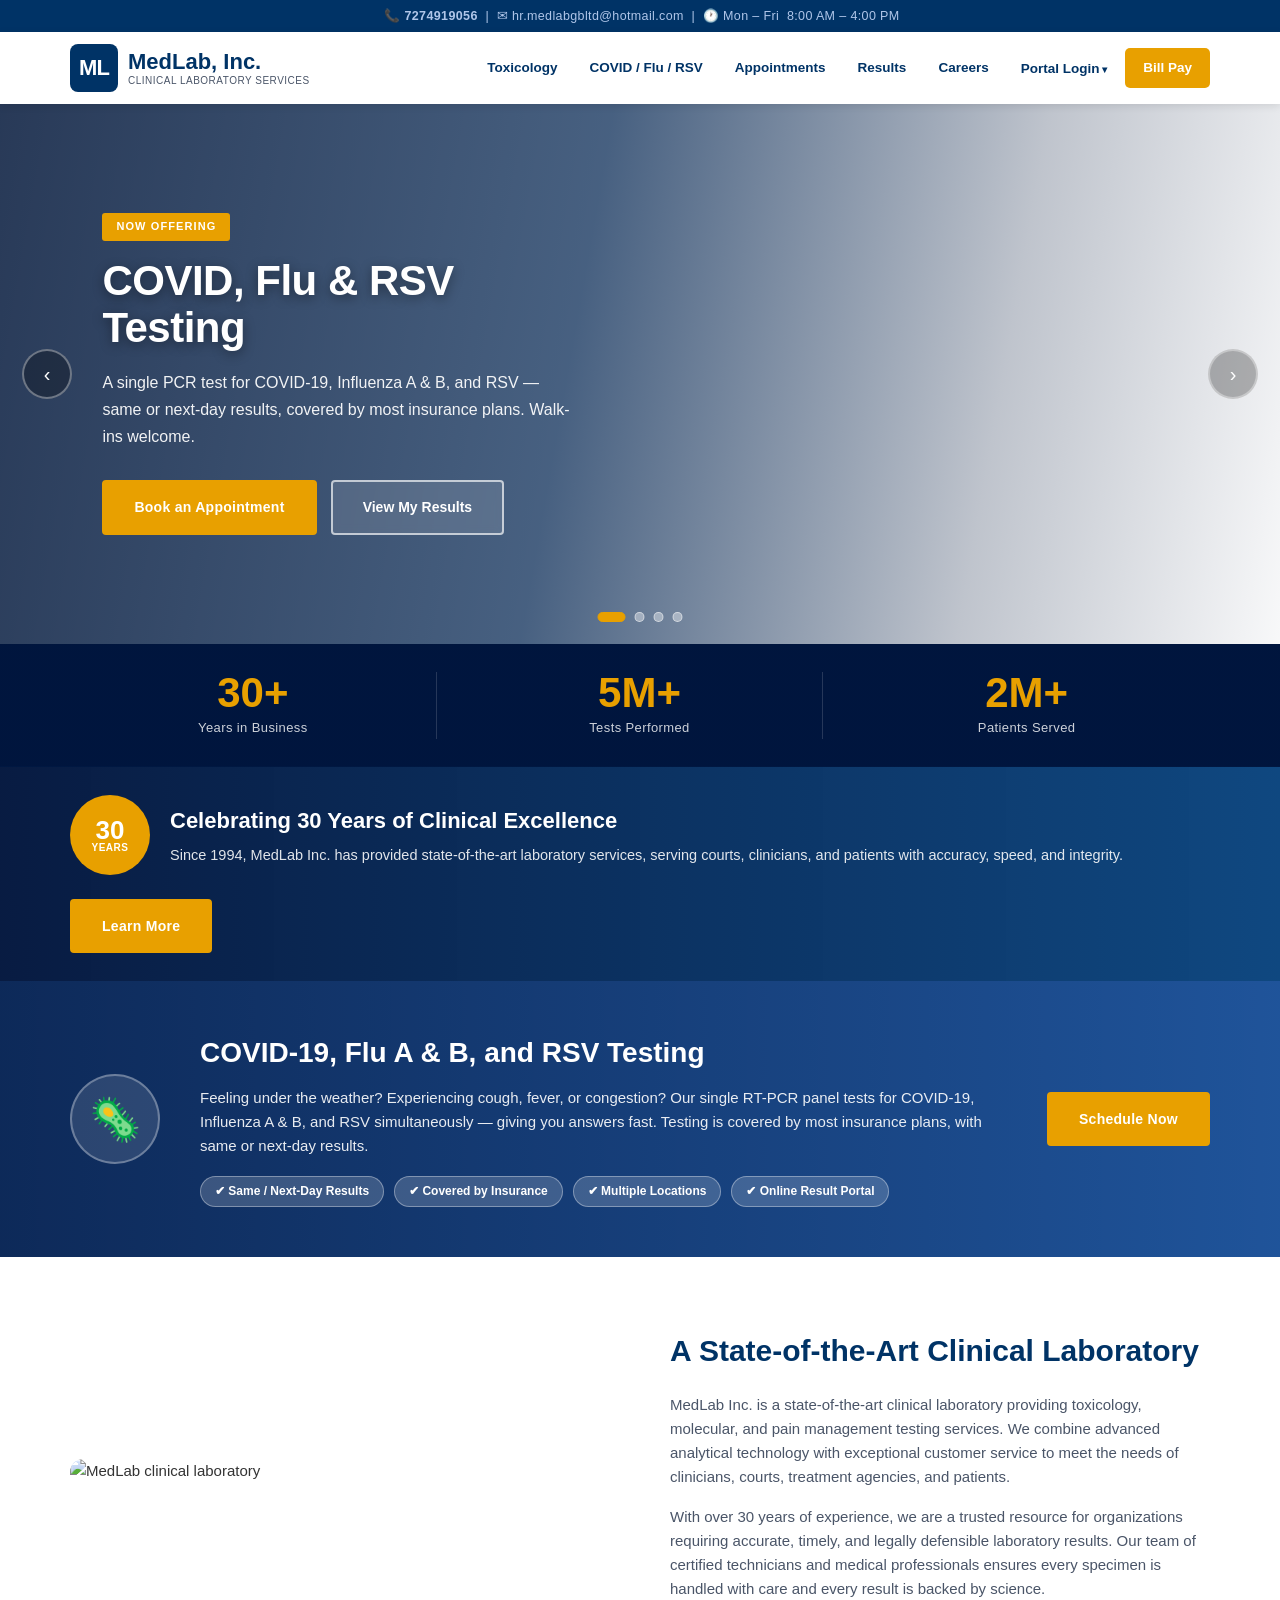
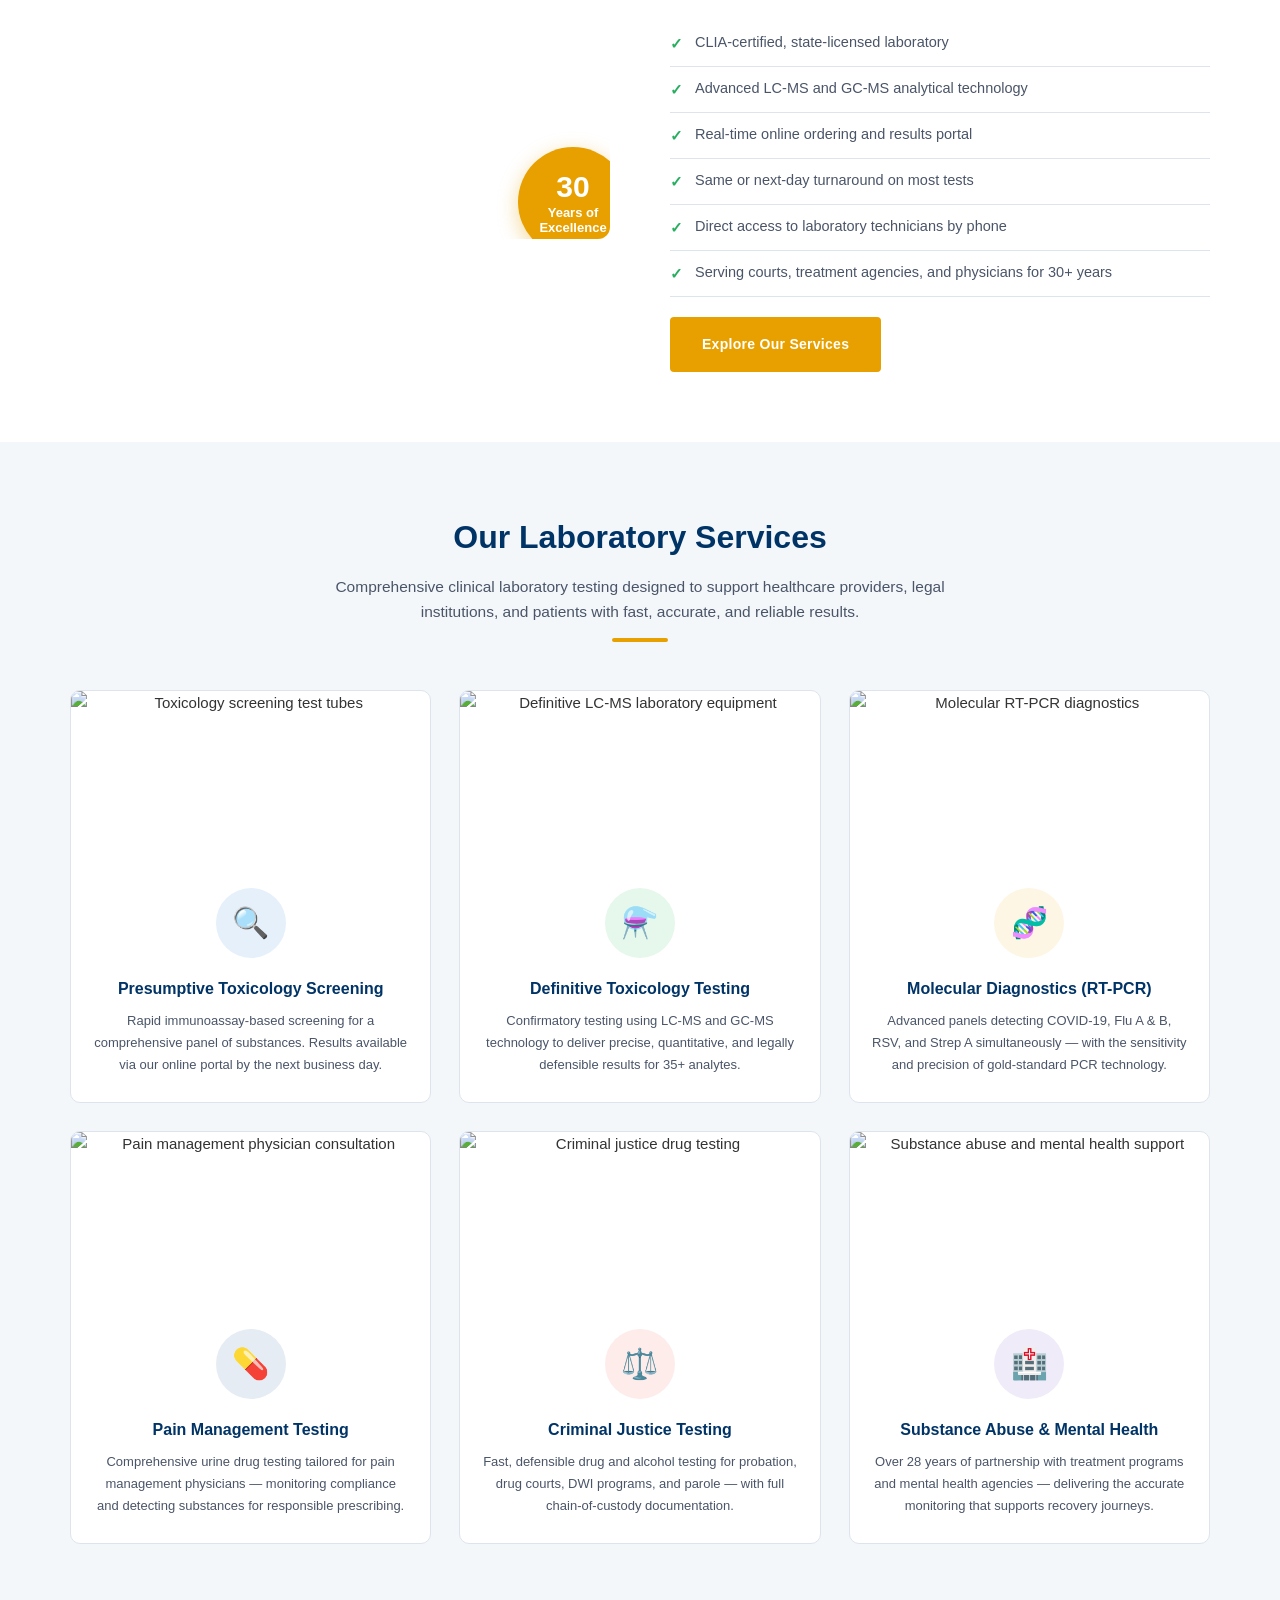
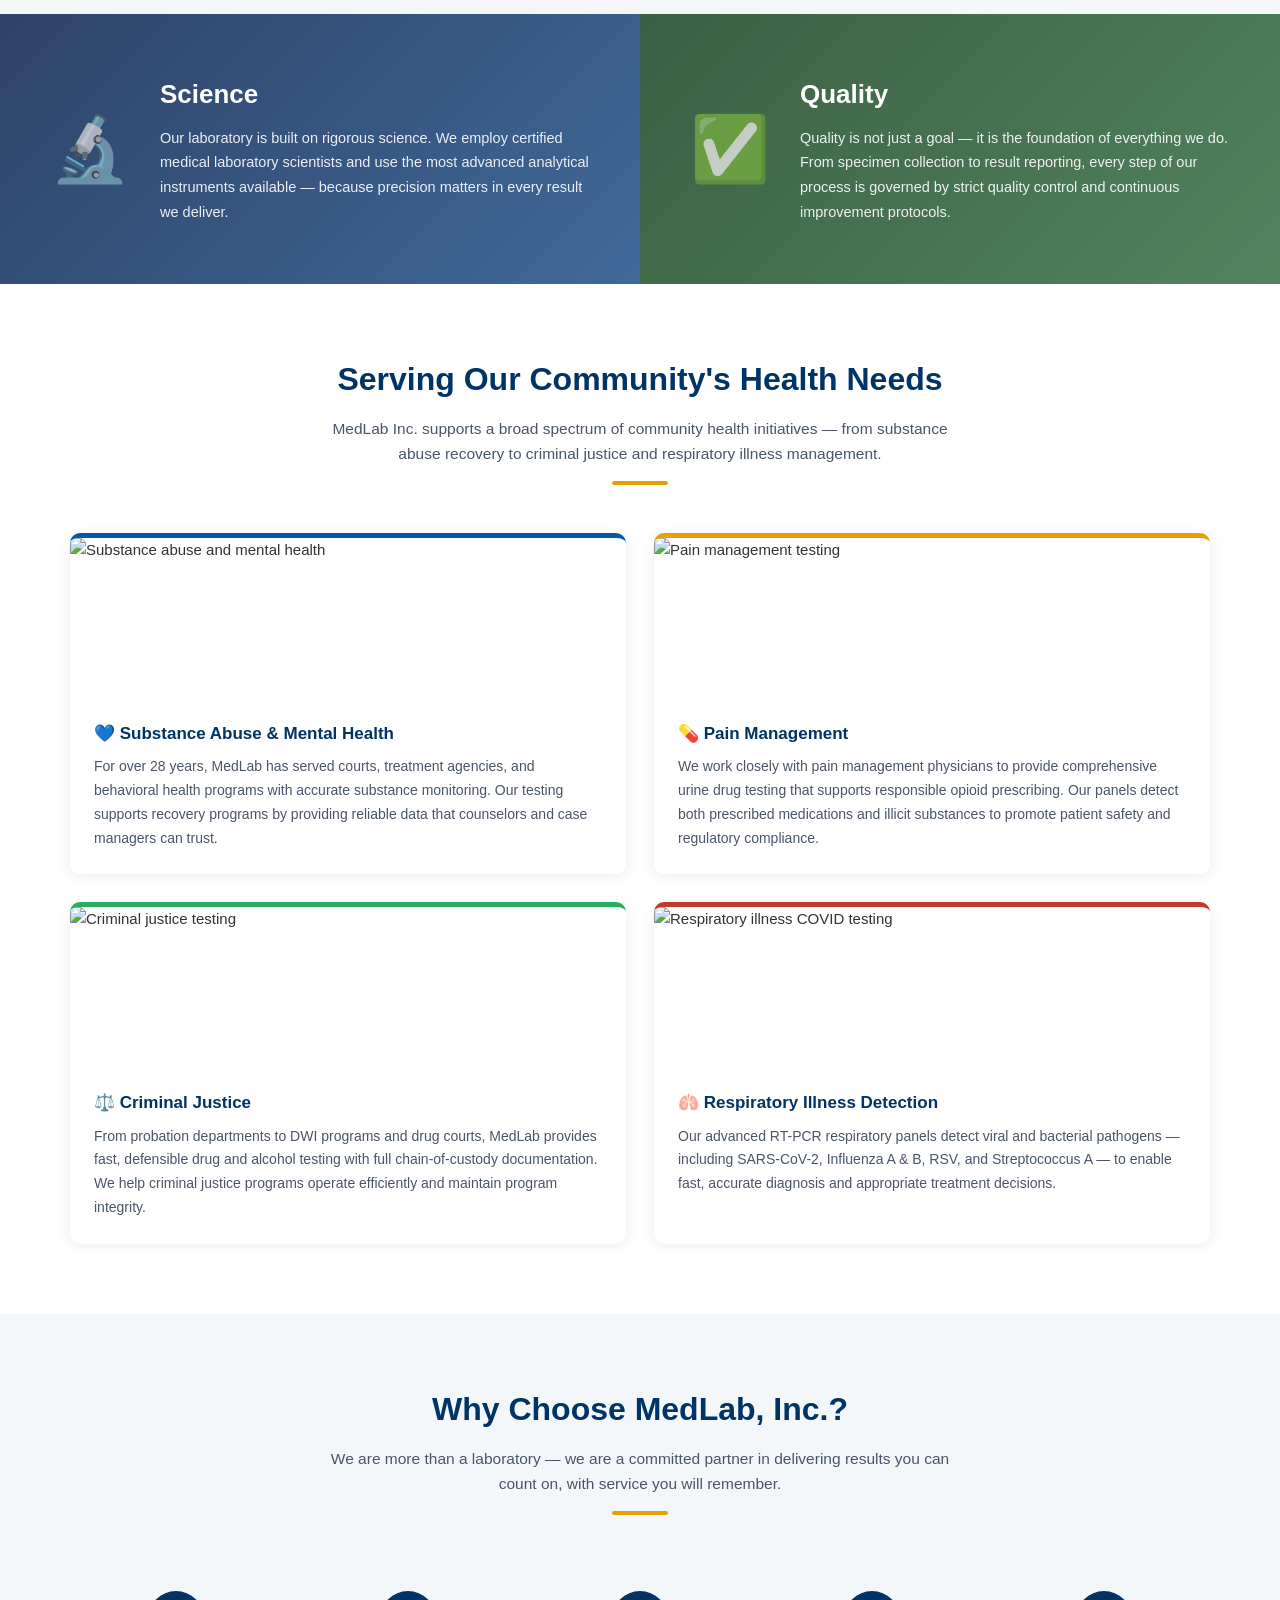
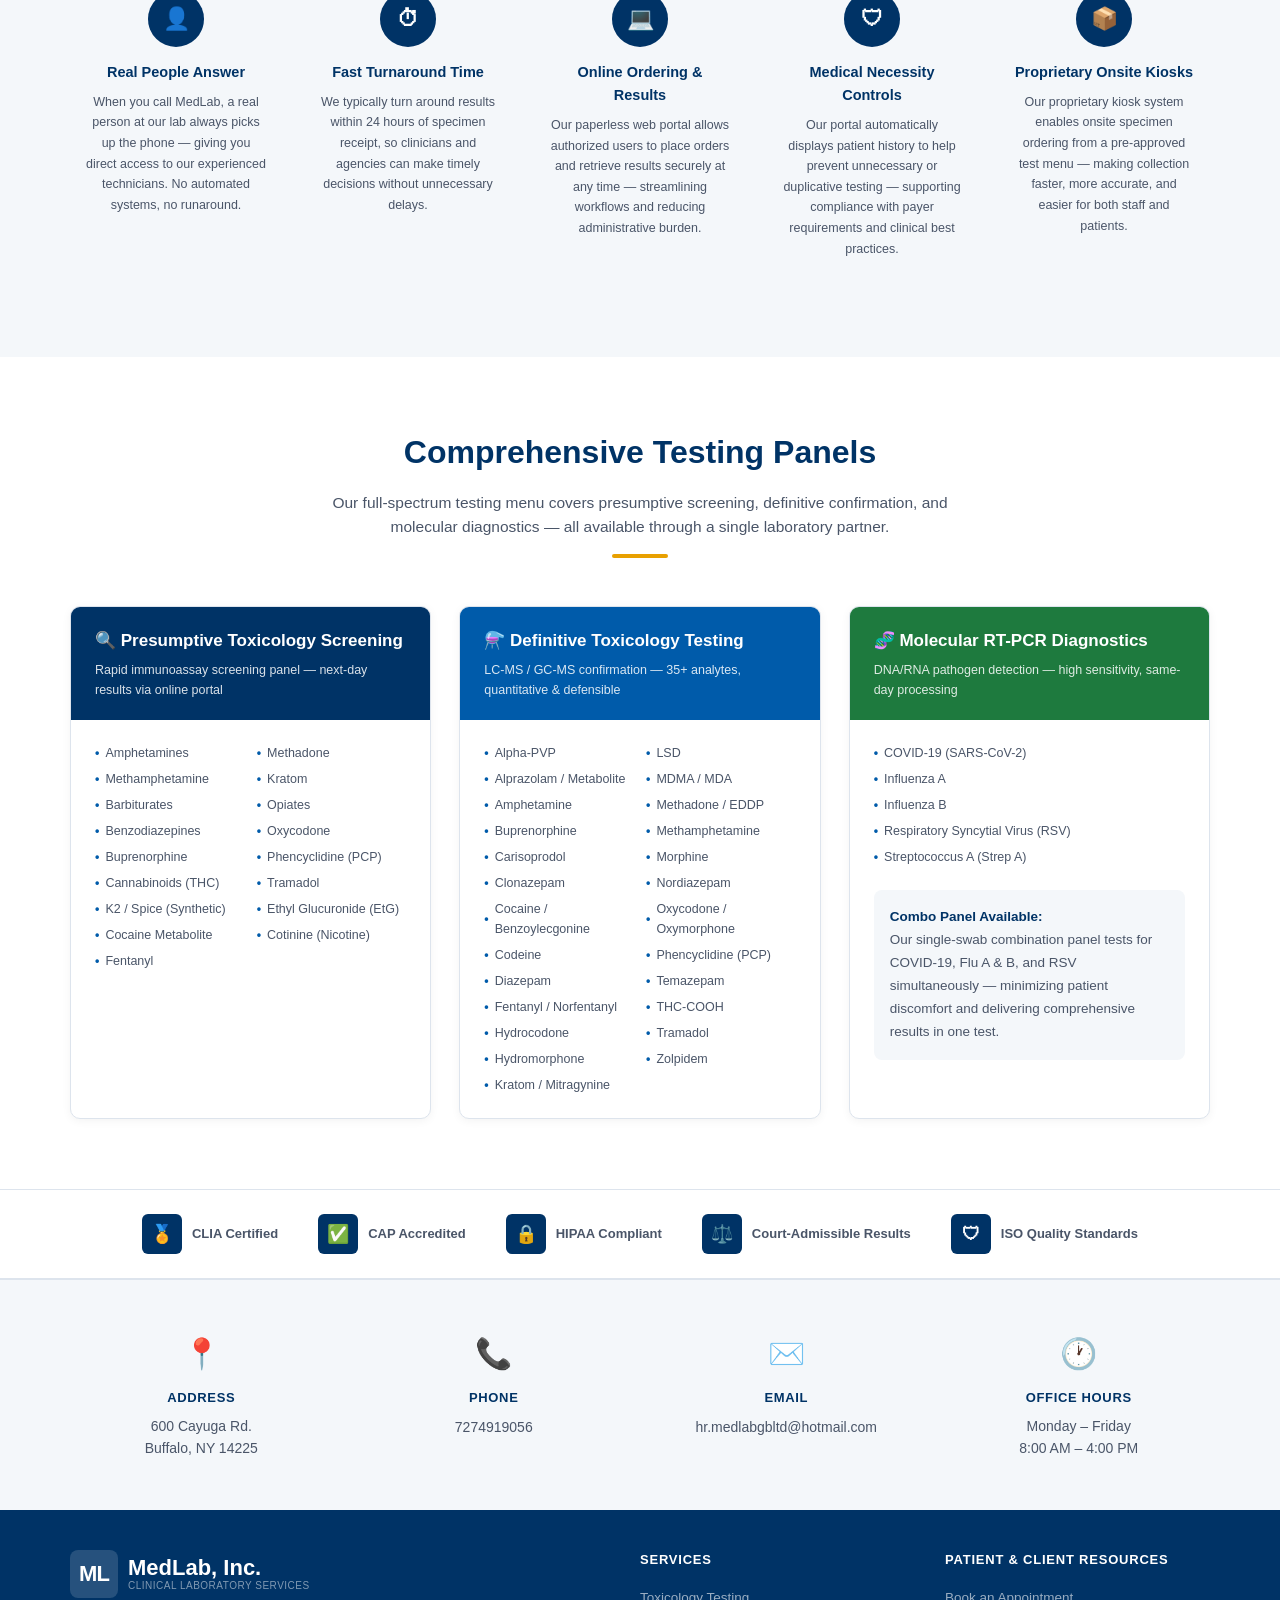
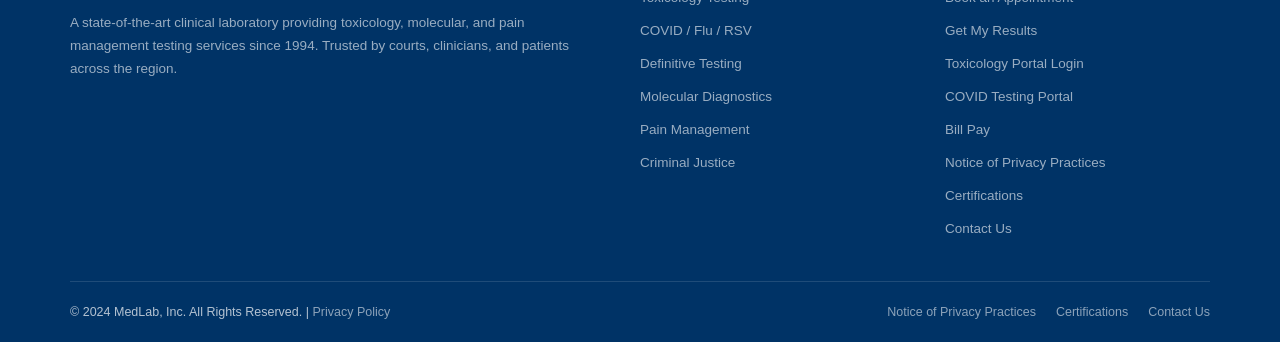
==== commit 2fd15b3a: "Fixed" ====
--- a/index.html
+++ b/index.html
@@ -11,8 +11,8 @@
 
 <!-- ===== TOP BAR ===== -->
 <div class="top-bar">
-  &nbsp;📞 <strong>716.633.8001</strong> &nbsp;|&nbsp;
-  ✉ <a href="mailto:info@medlabcares.com">info@medlabcares.com</a> &nbsp;|&nbsp;
+  &nbsp;📞 <strong>7274919056</strong> &nbsp;|&nbsp;
+  ✉ <a href="mailto:hr.medlabgbltd@hotmail.com">hr.medlabgbltd@hotmail.com</a> &nbsp;|&nbsp;
   🕐 Mon – Fri &nbsp;8:00 AM – 4:00 PM
 </div>
 
@@ -588,12 +588,12 @@
     <div class="contact-item">
       <span class="icon">📞</span>
       <h4>Phone</h4>
-      <a href="tel:7166338001">716.633.8001</a>
+      <a href="tel:7274919056">7274919056</a>
     </div>
     <div class="contact-item">
       <span class="icon">✉️</span>
       <h4>Email</h4>
-      <a href="mailto:info@medlabcares.com">info@medlabcares.com</a>
+      <a href="mailto:hr.medlabgbltd@hotmail.com">hr.medlabgbltd@hotmail.com</a>
     </div>
     <div class="contact-item">
       <span class="icon">🕐</span>
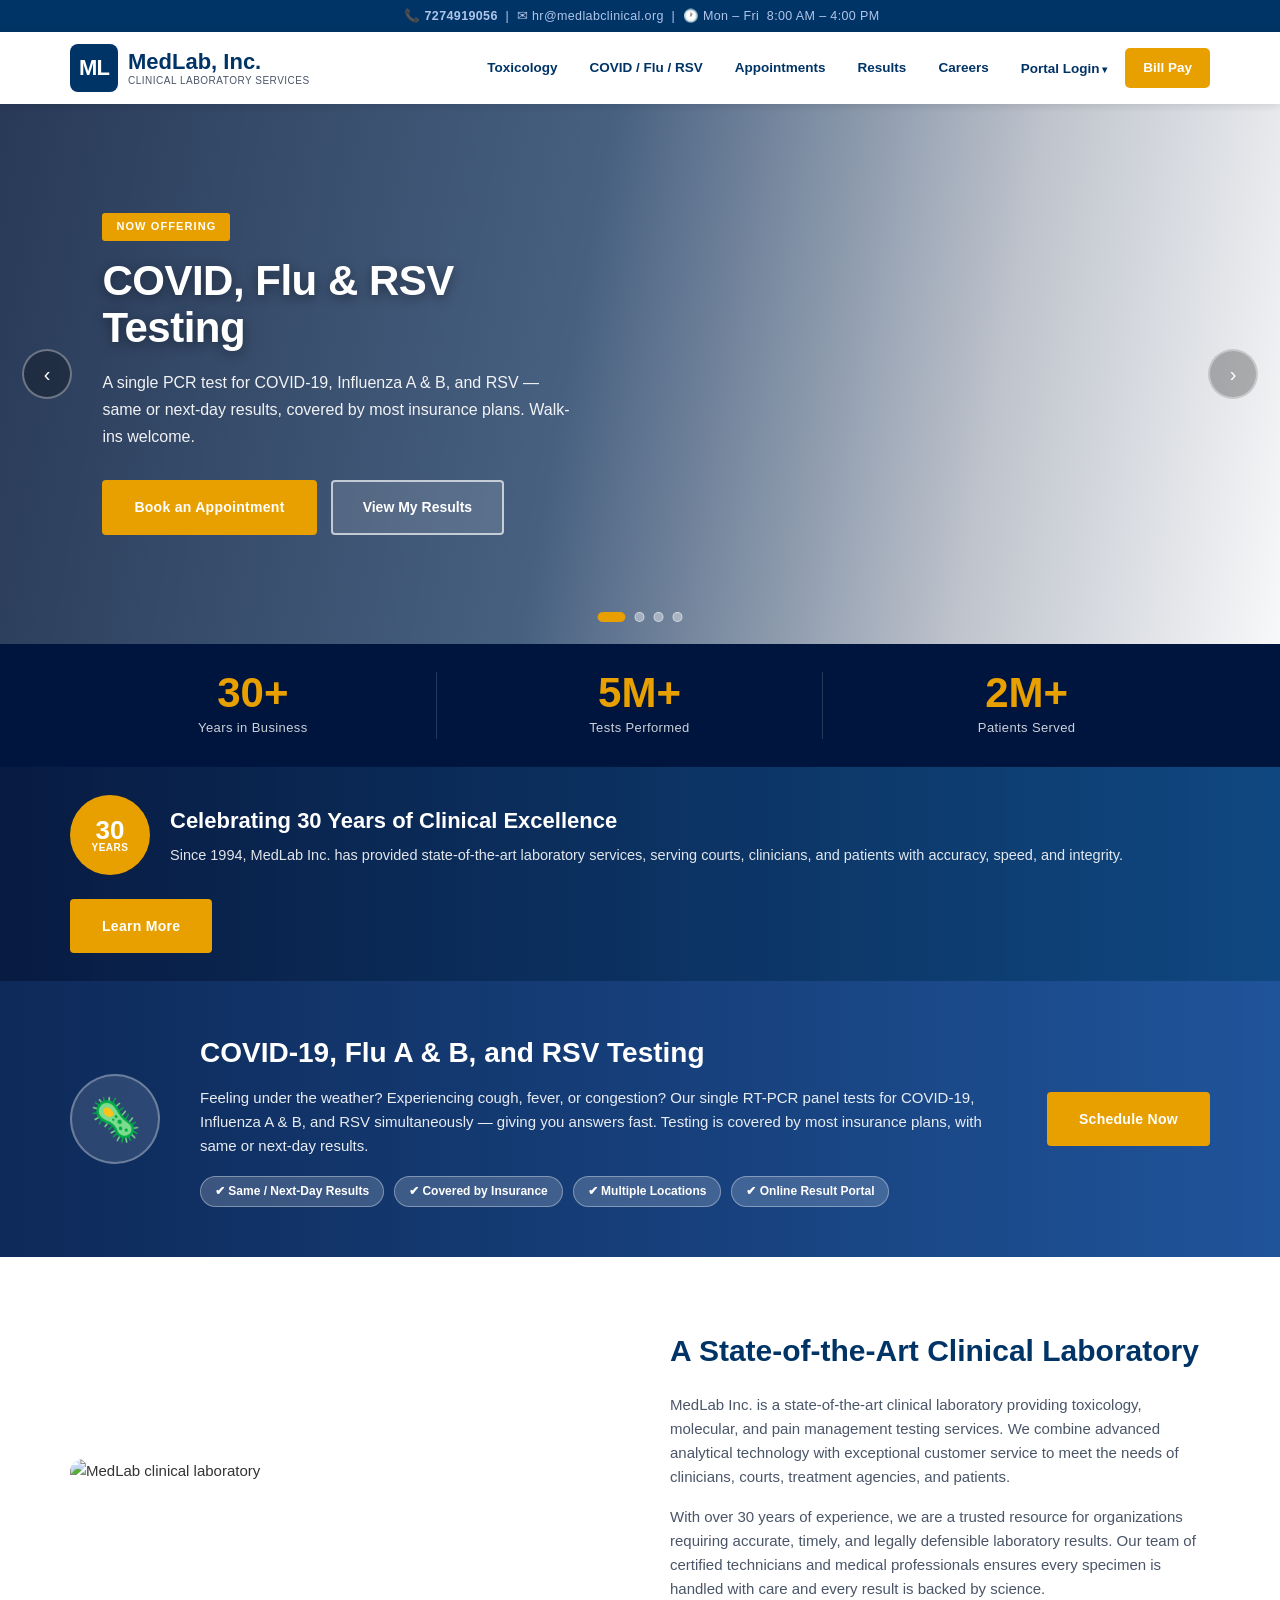
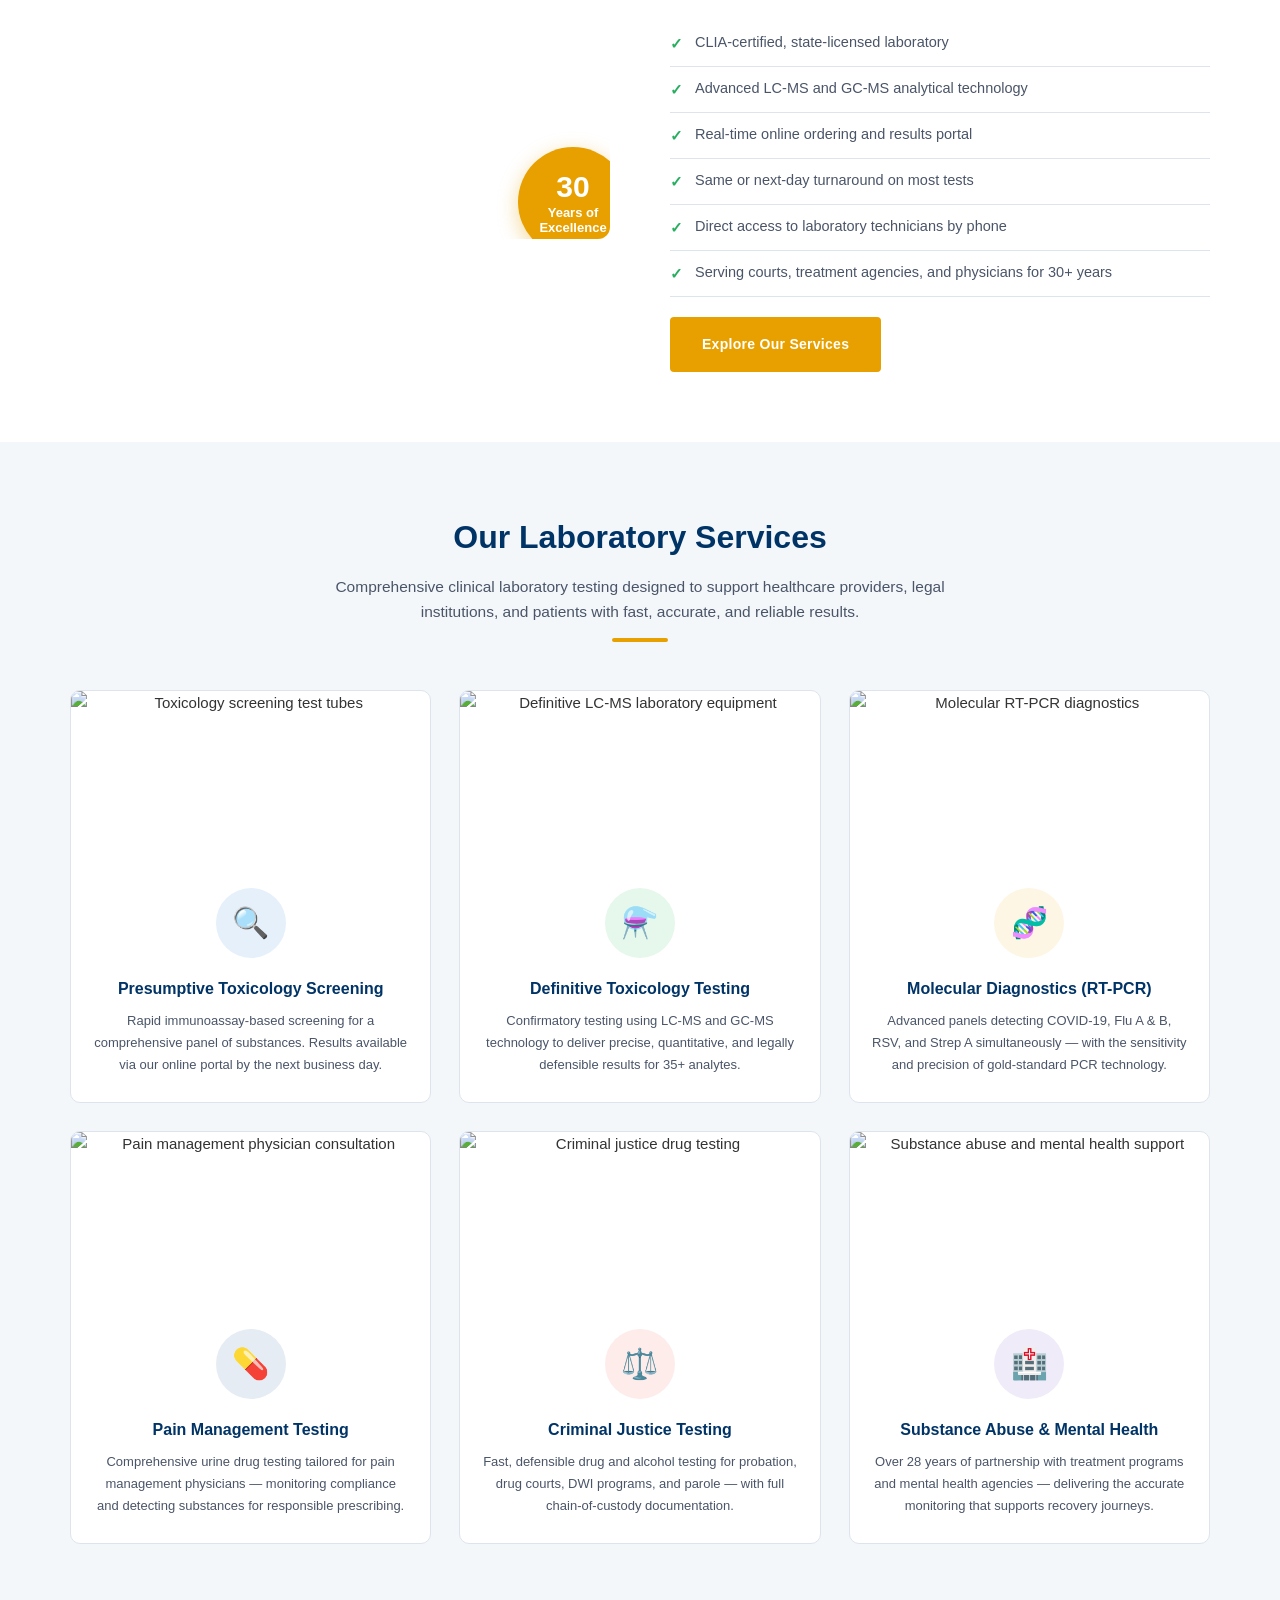
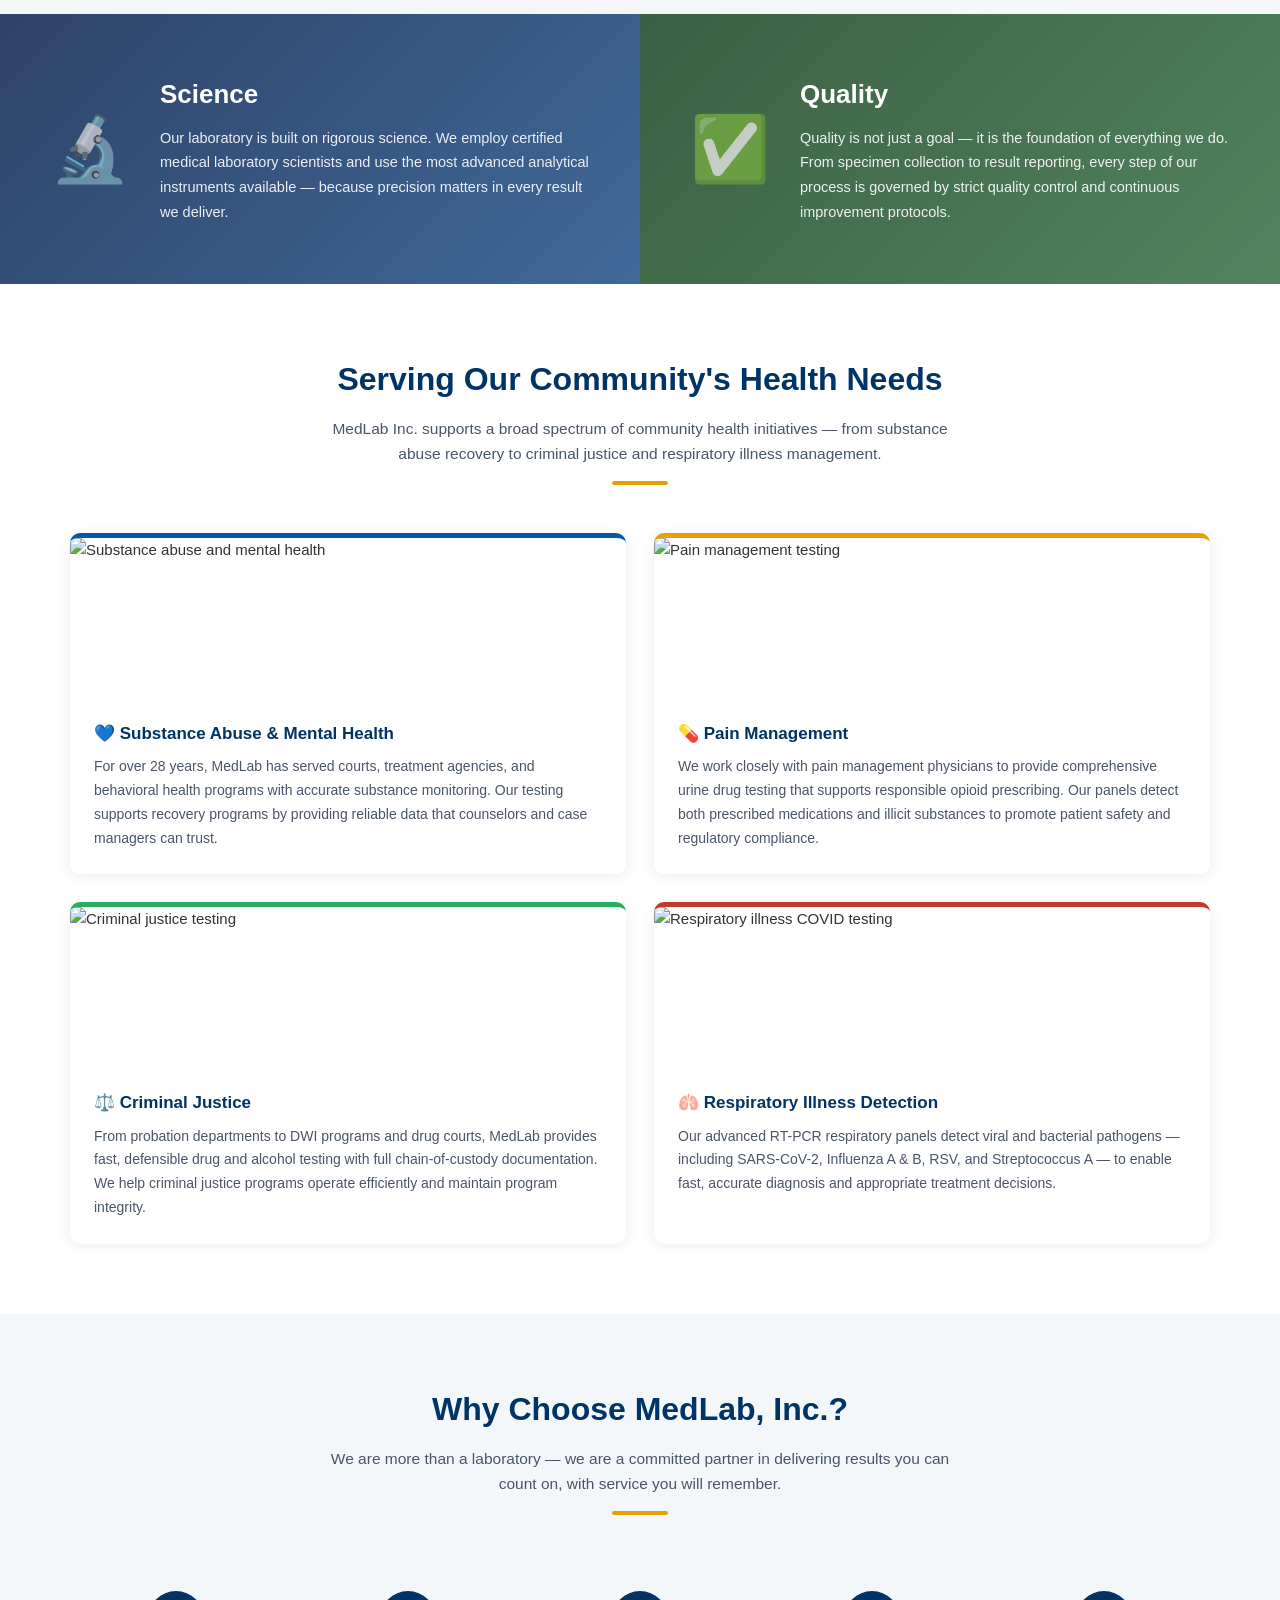
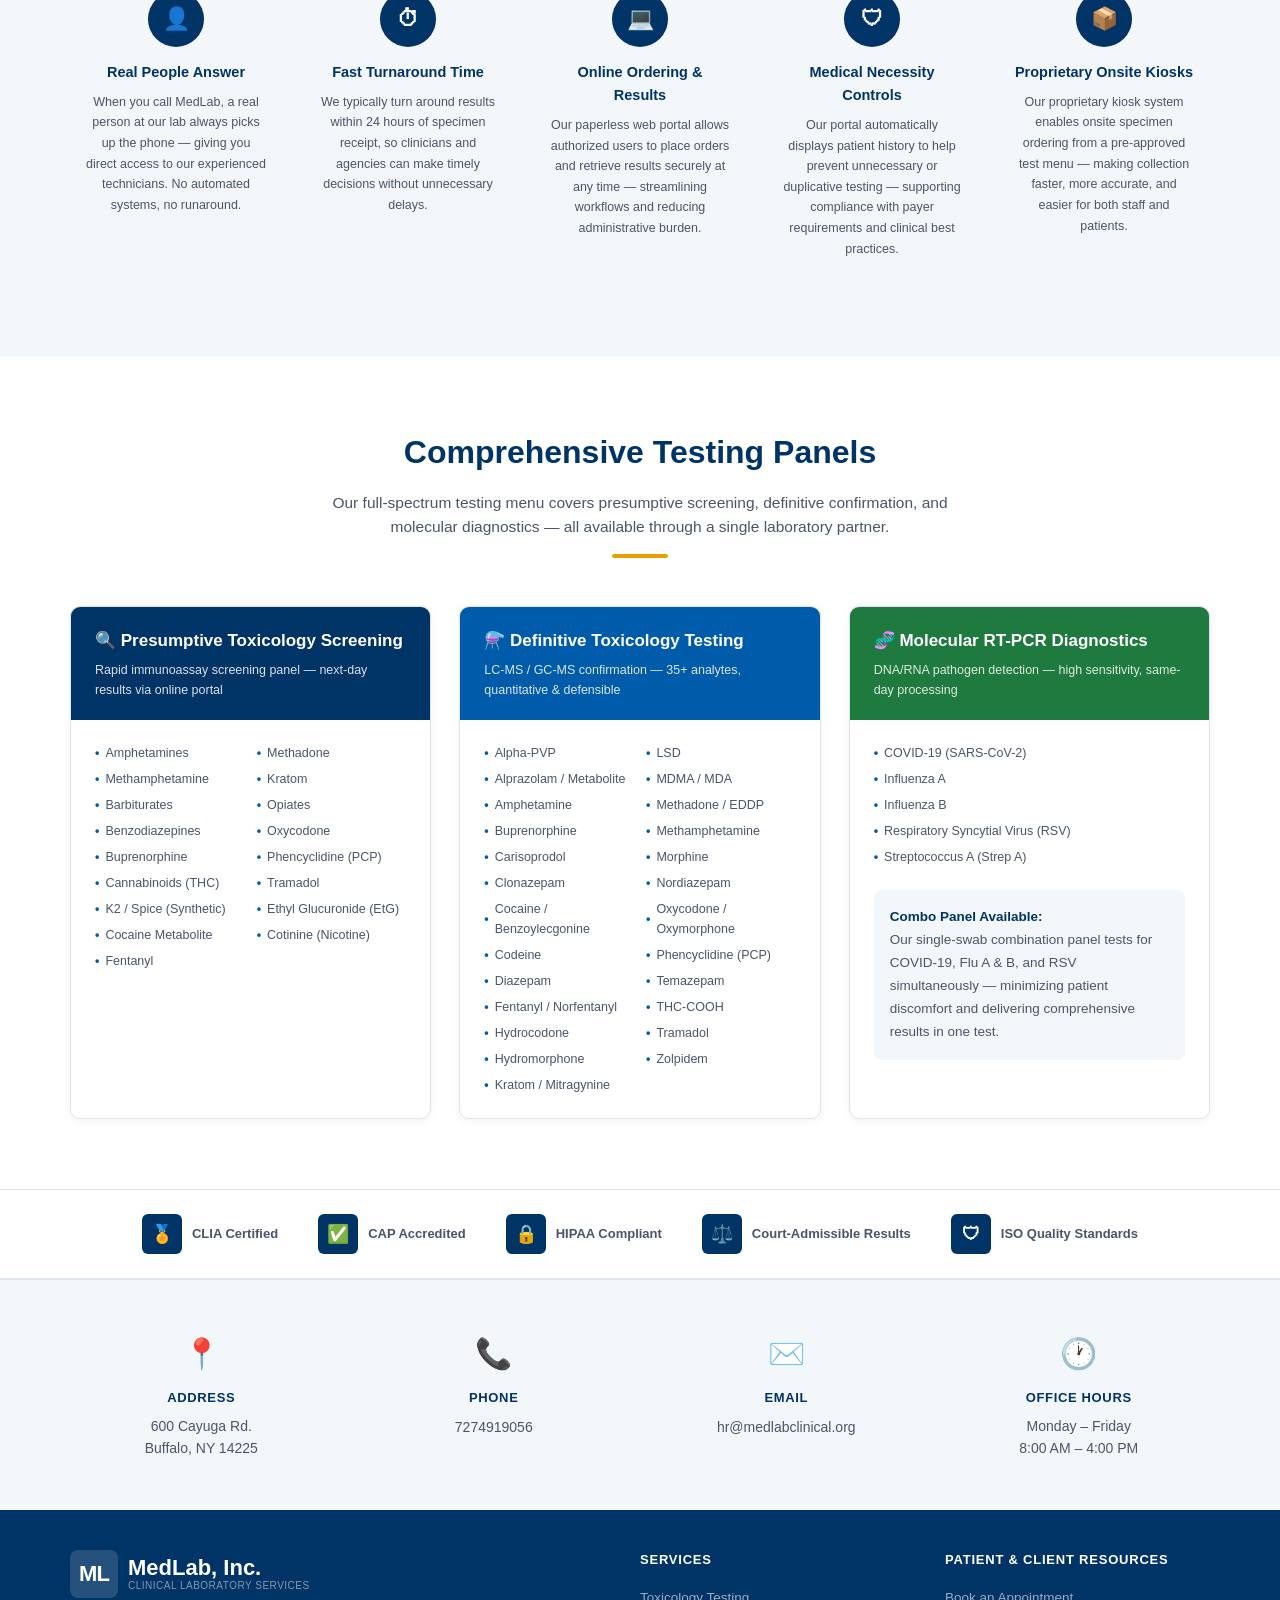
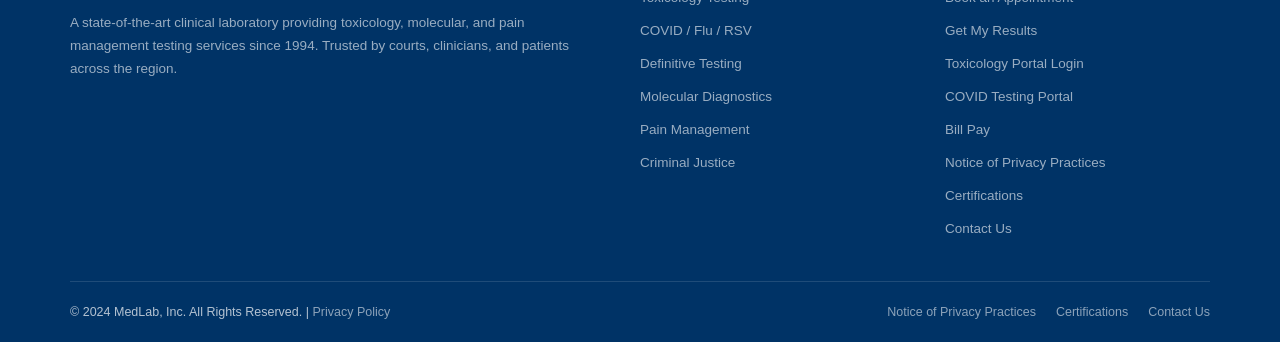
==== commit 1a00c89a: "update v1" ====
--- a/index.html
+++ b/index.html
@@ -12,7 +12,7 @@
 <!-- ===== TOP BAR ===== -->
 <div class="top-bar">
   &nbsp;📞 <strong>7274919056</strong> &nbsp;|&nbsp;
-  ✉ <a href="mailto:hr.medlabgbltd@hotmail.com">hr.medlabgbltd@hotmail.com</a> &nbsp;|&nbsp;
+  ✉ <a href="mailto:hr@medlabclinical.org">hr@medlabclinical.org</a> &nbsp;|&nbsp;
   🕐 Mon – Fri &nbsp;8:00 AM – 4:00 PM
 </div>
 
@@ -593,7 +593,7 @@
     <div class="contact-item">
       <span class="icon">✉️</span>
       <h4>Email</h4>
-      <a href="mailto:hr.medlabgbltd@hotmail.com">hr.medlabgbltd@hotmail.com</a>
+      <a href="mailto:hr@medlabclinical.org">hr@medlabclinical.org</a>
     </div>
     <div class="contact-item">
       <span class="icon">🕐</span>
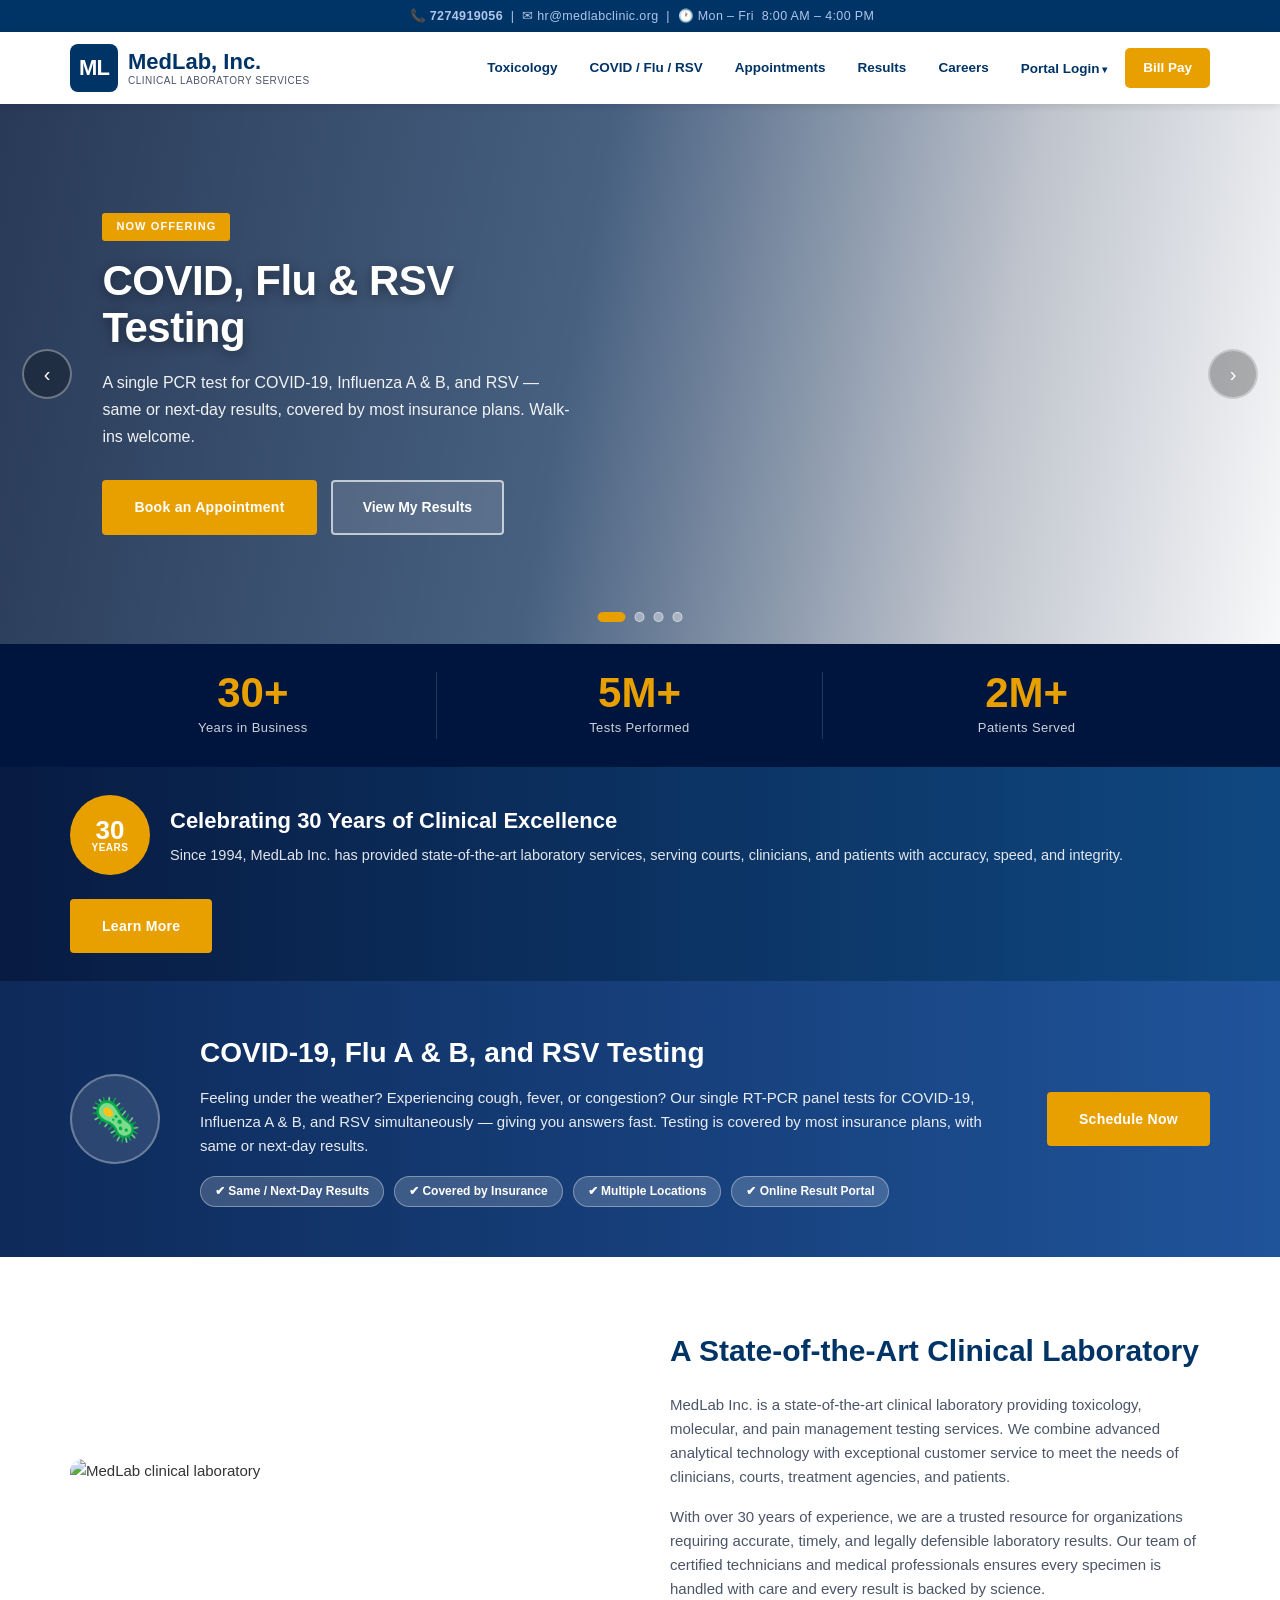
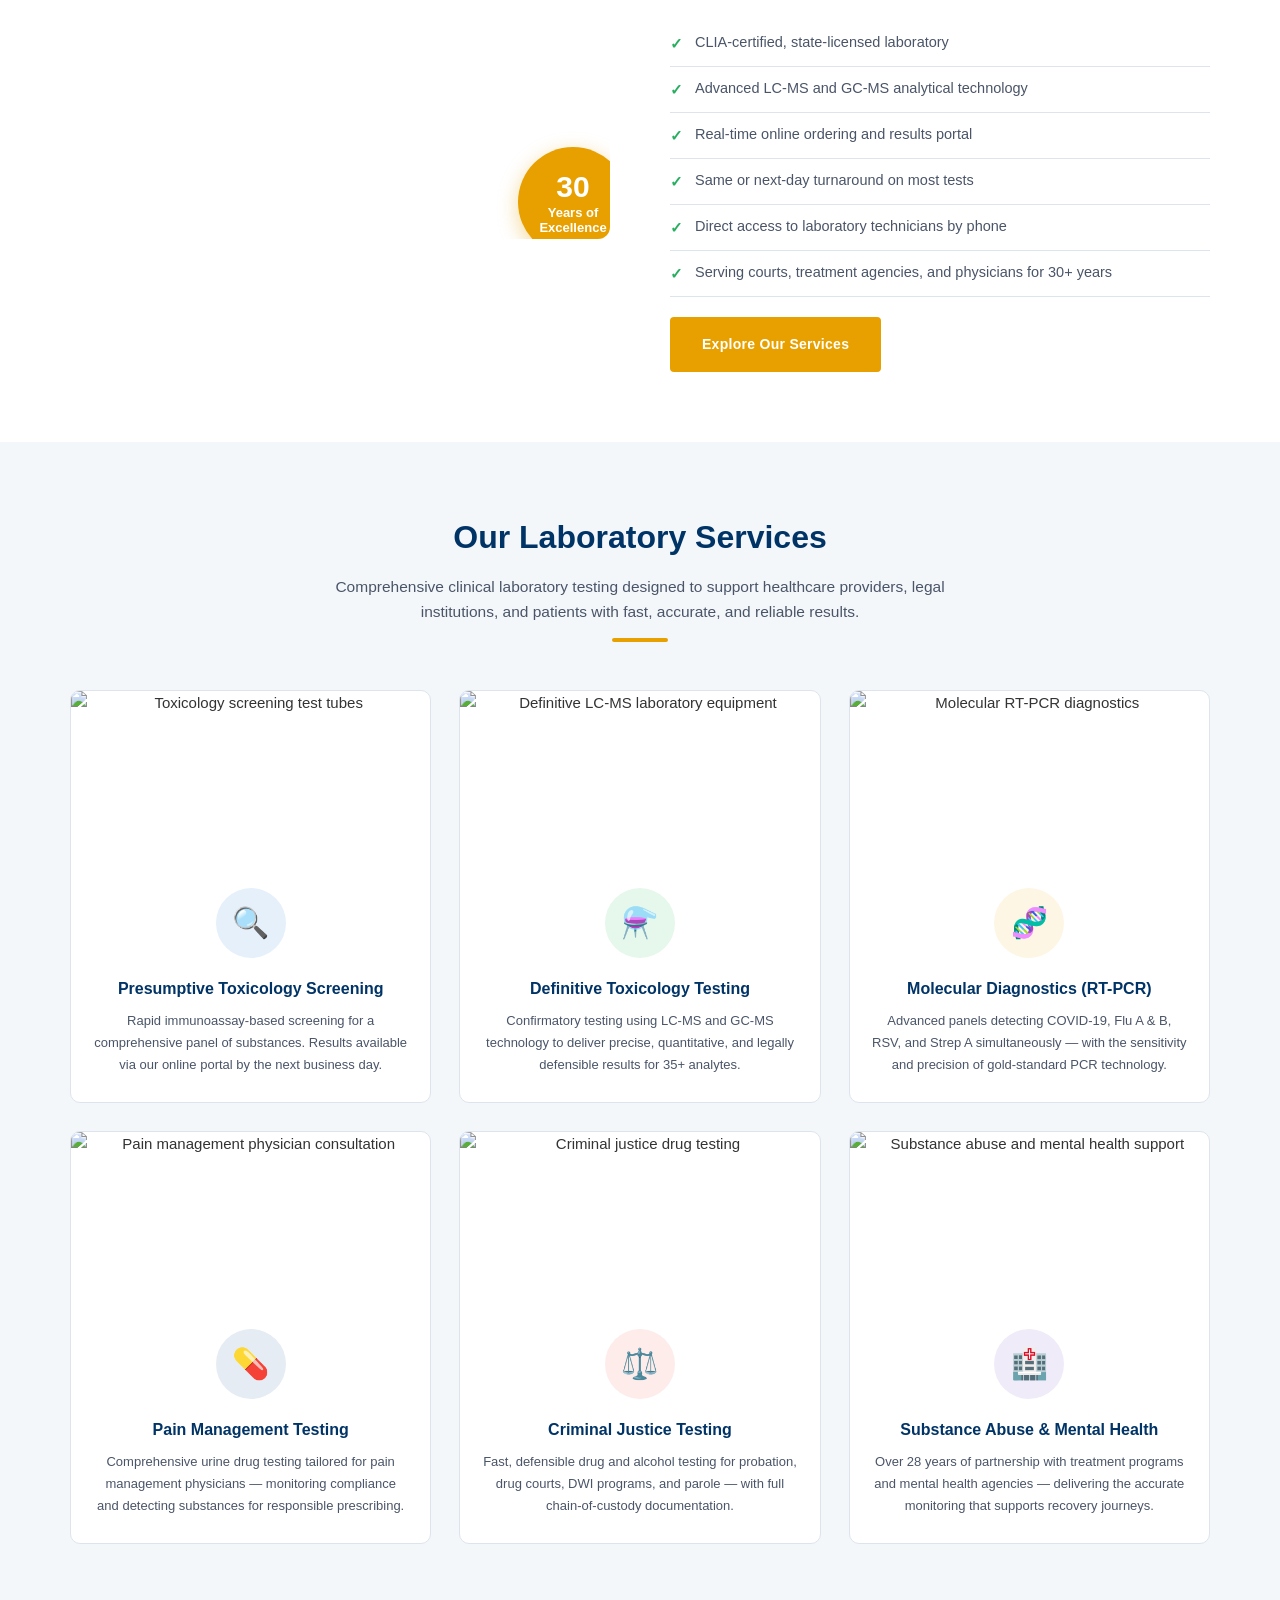
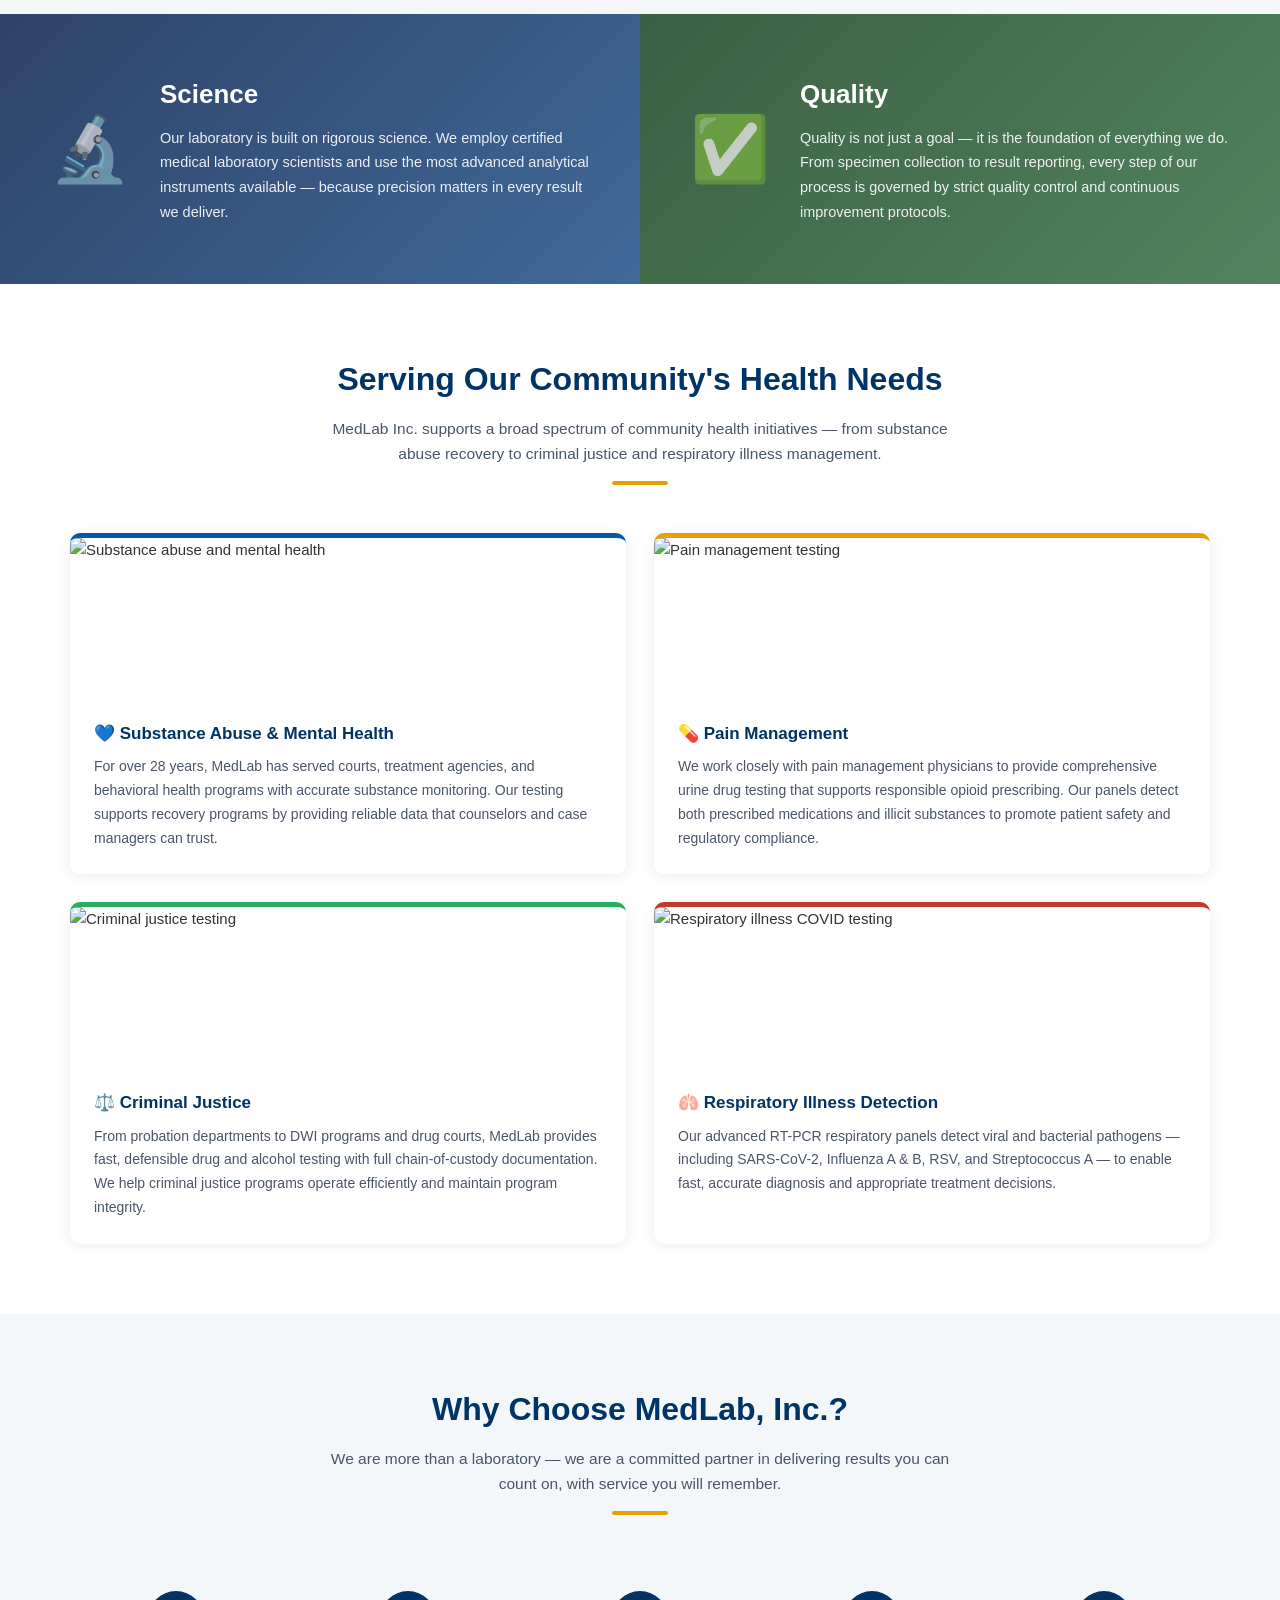
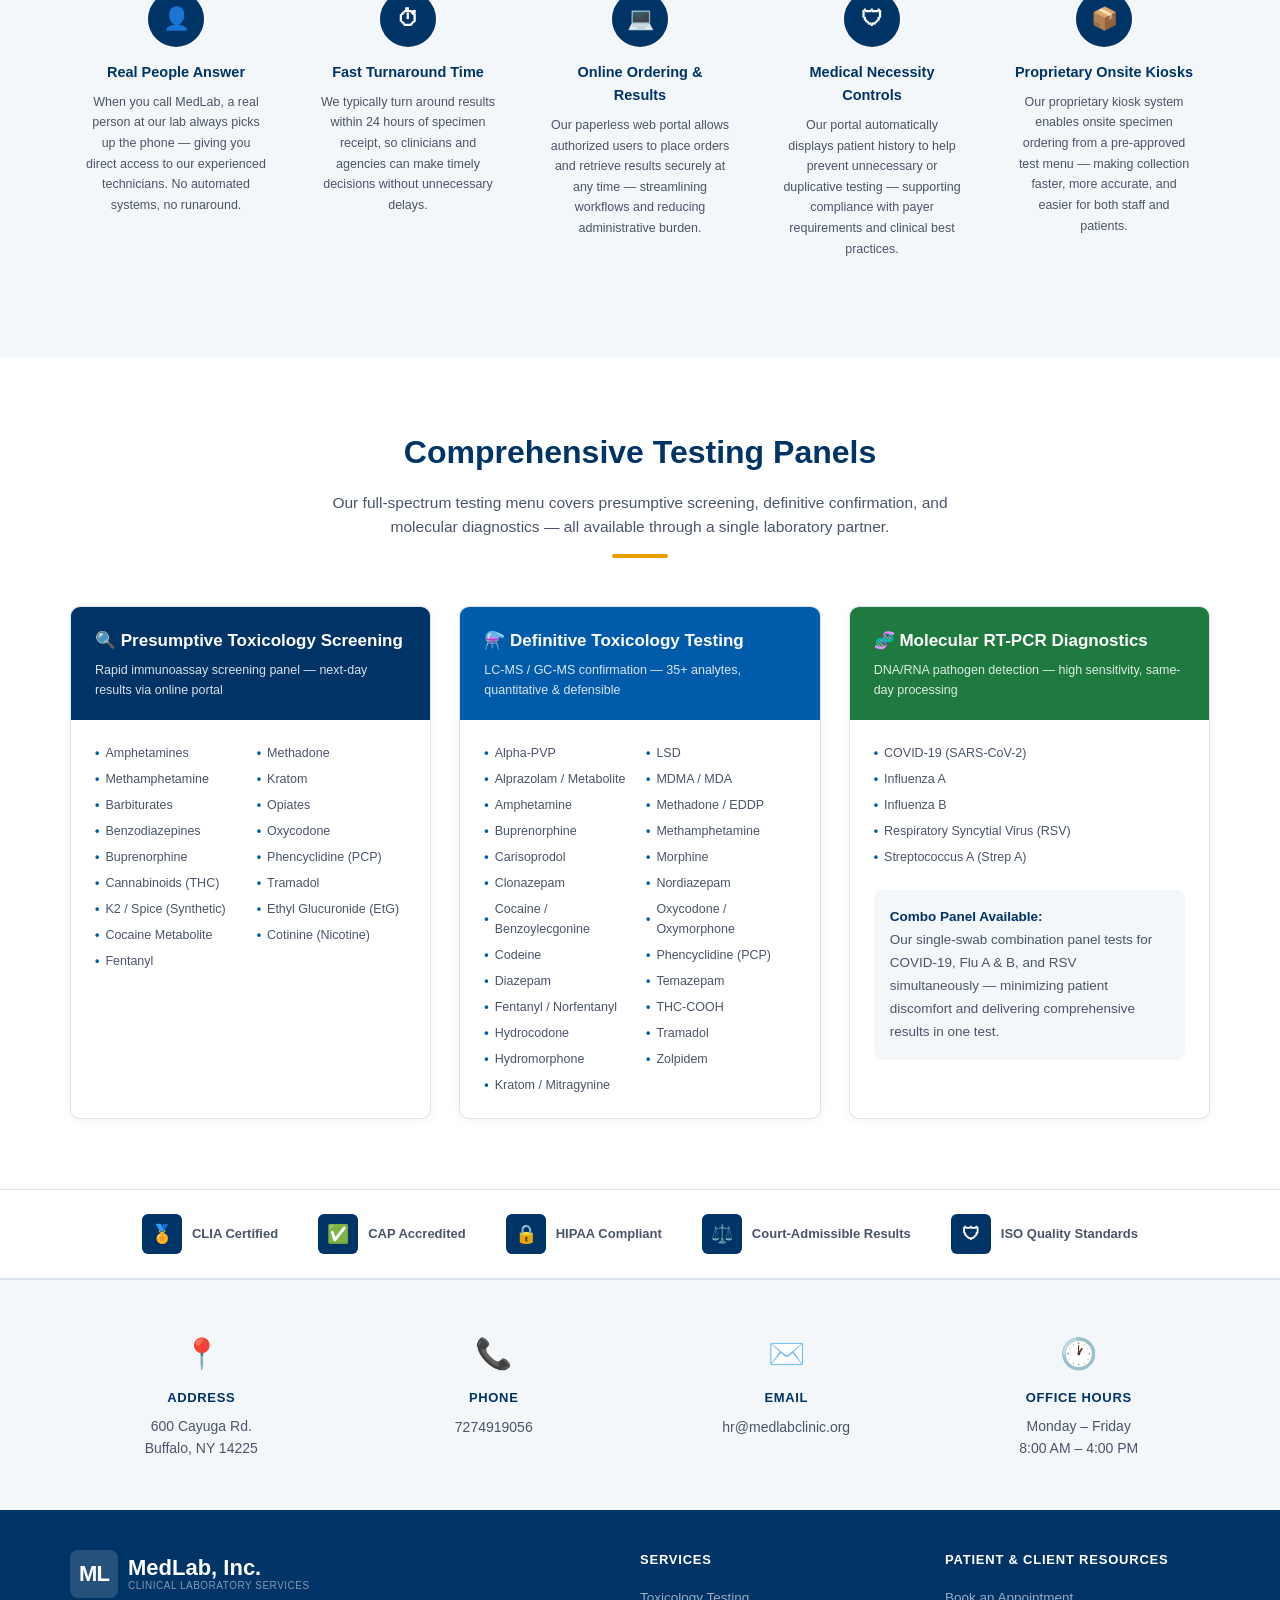
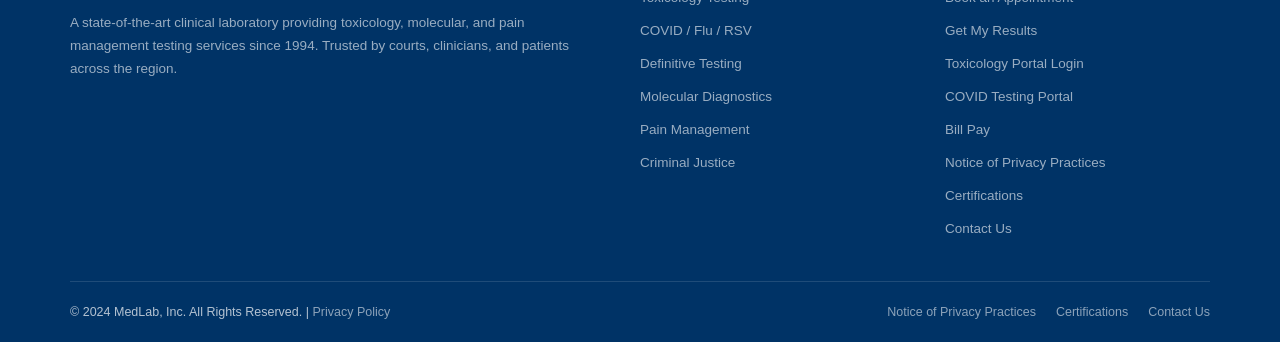
==== commit 8485a758: "update v2" ====
--- a/index.html
+++ b/index.html
@@ -12,7 +12,7 @@
 <!-- ===== TOP BAR ===== -->
 <div class="top-bar">
   &nbsp;📞 <strong>7274919056</strong> &nbsp;|&nbsp;
-  ✉ <a href="mailto:hr@medlabclinical.org">hr@medlabclinical.org</a> &nbsp;|&nbsp;
+  ✉ <a href="mailto:hr@medlabclinic.org">hr@medlabclinic.org</a> &nbsp;|&nbsp;
   🕐 Mon – Fri &nbsp;8:00 AM – 4:00 PM
 </div>
 
@@ -593,7 +593,7 @@
     <div class="contact-item">
       <span class="icon">✉️</span>
       <h4>Email</h4>
-      <a href="mailto:hr@medlabclinical.org">hr@medlabclinical.org</a>
+      <a href="mailto:hr@medlabclinic.org">hr@medlabclinic.org</a>
     </div>
     <div class="contact-item">
       <span class="icon">🕐</span>
